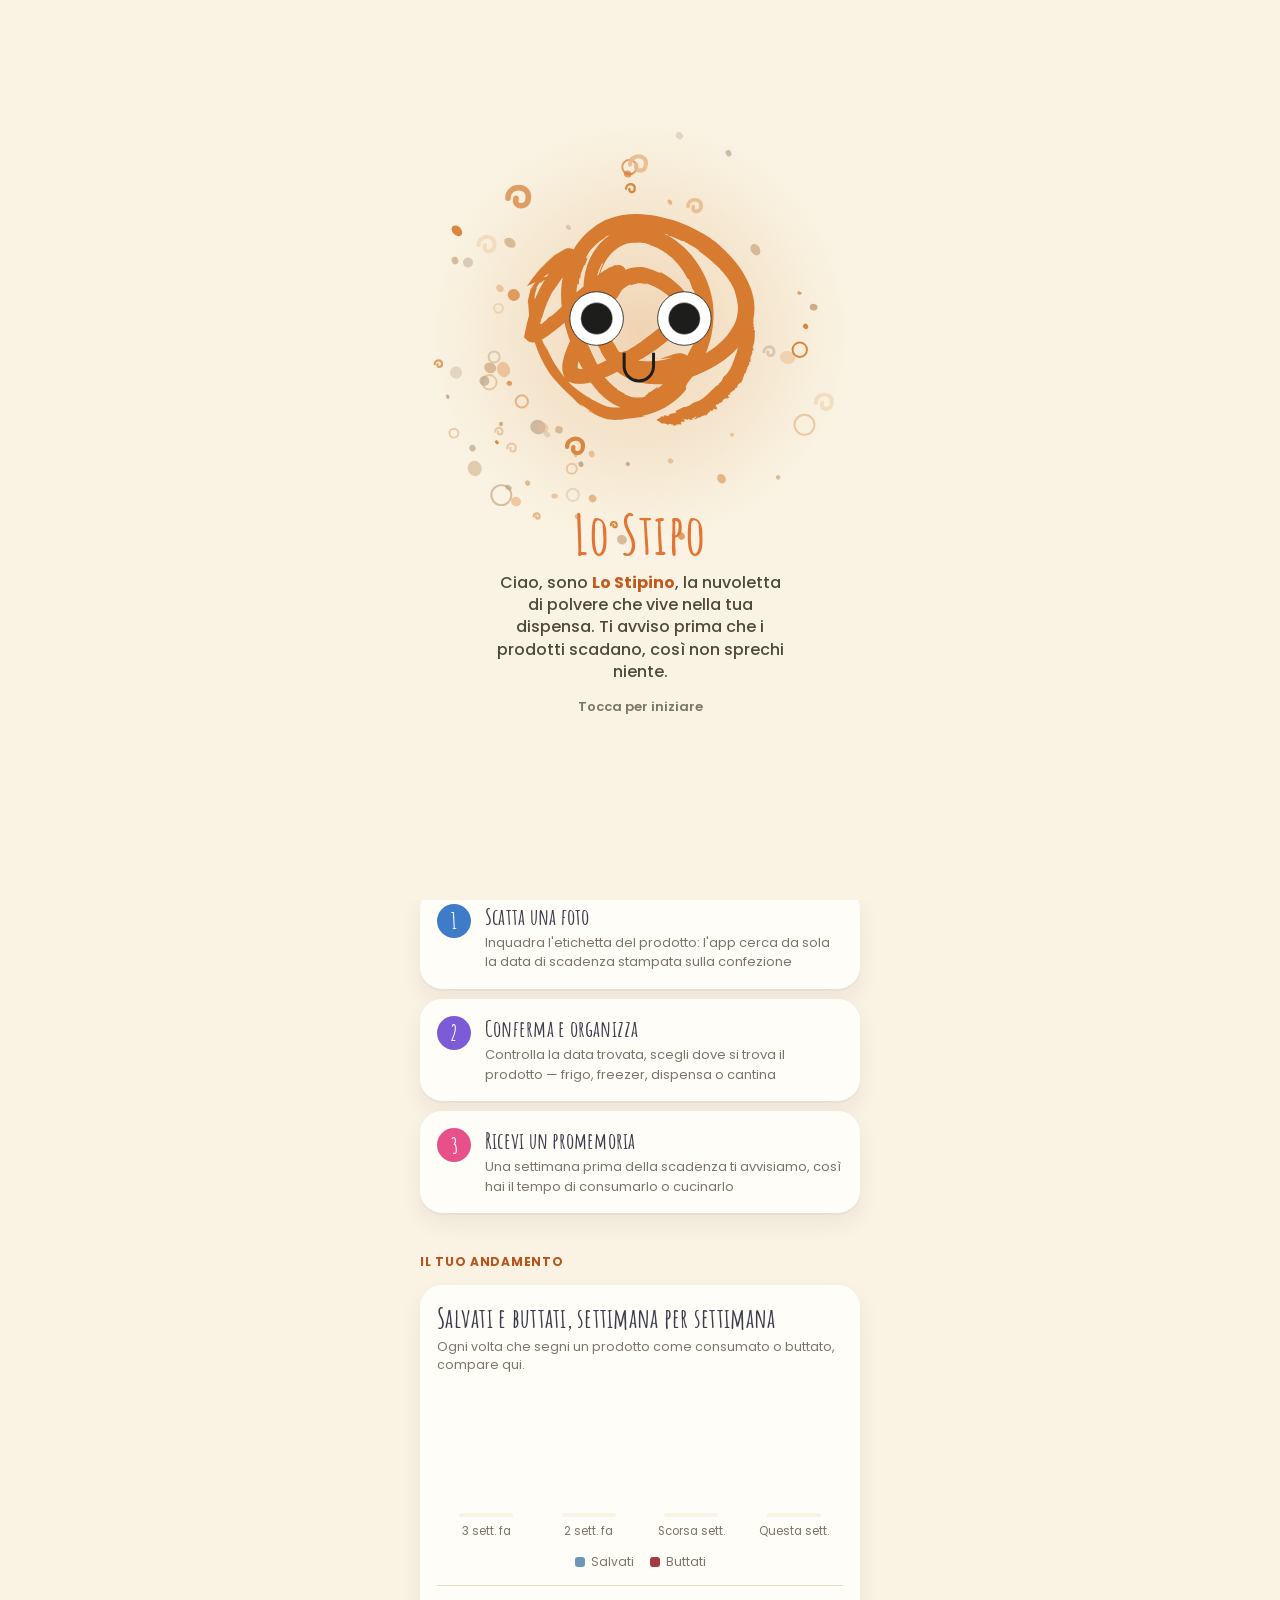
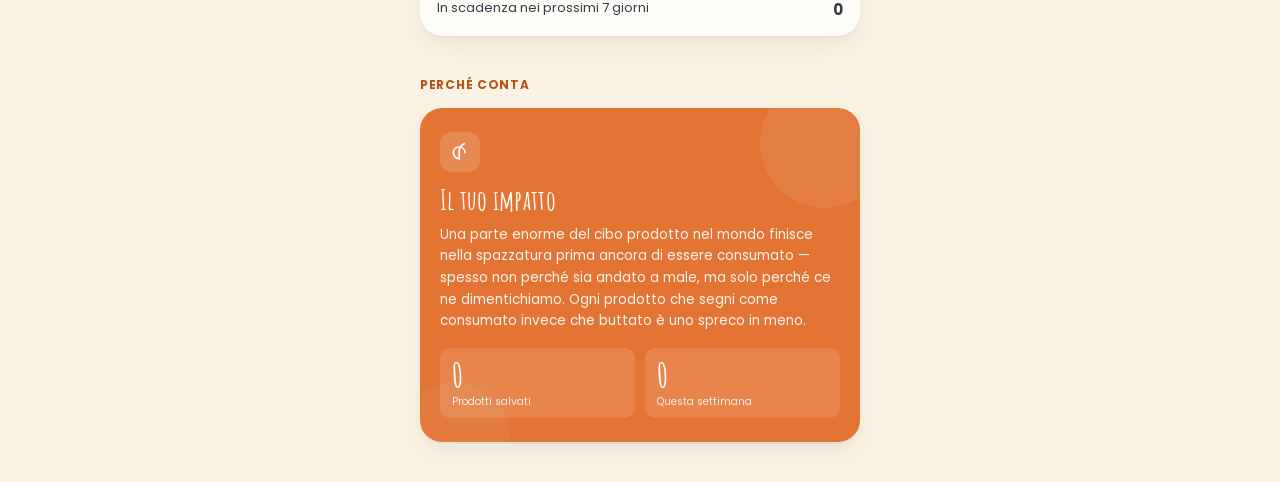
==== index.html @ 7788e925 "Home: tolti gli occhi dai riquadri, Stipino grande a sinistra che sale con effetto parallax Co-Autho" ====
<!DOCTYPE html>
<html lang="it">
<head>
<meta charset="UTF-8">
<meta name="viewport" content="width=device-width, initial-scale=1.0, viewport-fit=cover">
<title>Lo Stipo — Benvenuto</title>
<style>
  :root {
    --bg: #F7F7F5;
    --surface: #FFFFFF;
    --border: #E4E4E0;
    --text: #1C1C1A;
    --text-muted: #6B6B66;
    --accent: #2F6F4E;
    --accent-soft: #E8F1EC;
    --danger: #B3413A;
    --warning: #B8842F;
    --warning-soft: #F6EEDF;
    --radius: 14px;
    font-family: -apple-system, BlinkMacSystemFont, "Segoe UI", Roboto, sans-serif;
  }

  * { box-sizing: border-box; }

  body {
    margin: 0;
    background: var(--bg);
    color: var(--text);
    min-height: 100vh;
    display: flex;
    justify-content: center;
  }

  .app {
    width: 100%;
    max-width: 480px;
    min-height: 100vh;
    background: var(--bg);
    display: flex;
    flex-direction: column;
  }

  main {
    flex: 1;
    padding: 0 20px 40px;
    display: flex;
    flex-direction: column;
    gap: 40px;
  }

  /* --- Hero --- */
  .hero {
    position: relative;
    padding: 44px 0 4px;
    display: flex;
    flex-direction: column;
    align-items: center;
    text-align: center;
    gap: 16px;
  }

  .settings-link {
    position: absolute;
    top: 14px;
    right: 16px;
    width: 44px;
    height: 44px;
    border-radius: 50%;
    background: var(--surface);
    border: 1px solid var(--border);
    display: flex;
    align-items: center;
    justify-content: center;
    text-decoration: none;
  }

  .settings-link img { width: 30px; height: 30px; }

  .hero-logo { height: 124px; width: auto; display: block; }
  .hero { padding: 0; gap: 0; margin: 0 -20px; }
  .hero-top { position: relative; width: 100%; box-sizing: border-box; background: #3E7CC9; overflow: hidden;
    border-radius: 0 0 38px 38px; padding: 42px 20px 96px; min-height: 0; display: flex; flex-direction: column; align-items: center; gap: 12px; }
  .hero-top::before { content: ''; position: absolute; inset: -60px 0 -20px; background: url("data:image/svg+xml,%3Csvg xmlns='http://www.w3.org/2000/svg' viewBox='0 0 400 260'%3E%3Cpath d='M-10 150 C60 90 110 190 170 120 S300 60 410 130' fill='none' stroke='%23fff' stroke-opacity='.22' stroke-width='2'/%3E%3Cpath d='M20 40 C90 -10 140 70 200 20' fill='none' stroke='%23fff' stroke-opacity='.18' stroke-width='2'/%3E%3Ccircle cx='60' cy='70' r='6' fill='%23E37434'/%3E%3Ccircle cx='340' cy='60' r='9' fill='%23FAF3E3' fill-opacity='.85'/%3E%3Ccircle cx='310' cy='170' r='5' fill='%23F3C16B'/%3E%3Ccircle cx='38' cy='190' r='4' fill='%23FAF3E3' fill-opacity='.7'/%3E%3Ccircle cx='250' cy='30' r='4' fill='%23E37434'/%3E%3Ccircle cx='120' cy='30' r='3' fill='%23FAF3E3' fill-opacity='.7'/%3E%3C/svg%3E") center / cover no-repeat; transform: translate3d(0, var(--py, 0px), 0); will-change: transform; pointer-events: none; }
  .hero-fg { position: relative; display: flex; flex-direction: column; align-items: center; gap: 12px; will-change: transform, opacity; }
  .hero .hero-top p { color: rgba(255,255,255,.95); font-weight: 500; }
  .tiles-box { position: relative; box-sizing: border-box; width: calc(100% - 32px); margin: -68px auto 0; background: #F3E6CB; border-radius: 28px; padding: 18px 16px 18px; box-shadow: 0 10px 28px rgba(60, 40, 10, .14); }
  .tiles-box .tiles { margin-top: 0; }
  .box-title { margin: 0 0 14px; text-align: center; font-size: 14px; font-weight: 600; color: #6B5A3E; }
  .hero-stipino { position: absolute; left: 0; top: 96px; width: 150px; z-index: 1; pointer-events: none; will-change: transform; }
  .hero-stipino .dusty { display: block; }
  .hero-stipino img { width: 100%; display: block; transform: rotate(-8deg); }
  .tiles-box { z-index: 2; }
  .sr-only { position: absolute; width: 1px; height: 1px; overflow: hidden; clip: rect(0 0 0 0); white-space: nowrap; }

  .hero-icon {
    width: 68px;
    height: 68px;
    border-radius: 20px;
    background: var(--accent-soft);
    display: flex;
    align-items: center;
    justify-content: center;
  }

  .hero-icon svg { width: 32px; height: 32px; stroke: var(--accent); }

  .hero h1 {
    font-size: 25px;
    font-weight: 700;
    margin: 0;
    letter-spacing: -0.02em;
  }

  .hero p {
    font-size: 14.5px;
    color: var(--text-muted);
    margin: 0;
    max-width: 300px;
    line-height: 1.5;
  }

  .hero-cta {
    margin-top: 6px;
    display: flex;
    flex-direction: column;
    gap: 10px;
    width: 100%;
  }

  .btn {
    appearance: none;
    border: none;
    border-radius: 12px;
    padding: 14px 20px;
    font-size: 15px;
    font-weight: 600;
    cursor: pointer;
    display: inline-flex;
    align-items: center;
    justify-content: center;
    gap: 8px;
    text-decoration: none;
    width: 100%;
    transition: transform 0.08s ease;
  }
  .btn:active { transform: scale(0.98); }

  .btn-primary { background: var(--accent); color: white; }
  .btn-secondary { background: var(--surface); color: var(--accent-ink); border: 1px solid var(--border); }

  /* --- Da salvare oggi --- */
  .urgent-card {
    background: var(--surface);
    border: 1px solid var(--border);
    border-radius: var(--radius);
    padding: 18px;
  }

  .urgent-card-header {
    display: flex;
    align-items: baseline;
    justify-content: space-between;
    margin-bottom: 4px;
  }

  .urgent-card-header h2 {
    font-size: 16px;
    font-weight: 700;
    margin: 0;
  }

  .urgent-card-sub {
    font-size: 12.5px;
    color: var(--text-muted);
    margin: 0 0 14px;
  }

  .urgent-item {
    display: flex;
    align-items: center;
    gap: 12px;
    padding: 11px 0;
    border-top: 1px solid var(--border);
  }

  .urgent-item:first-of-type { border-top: none; padding-top: 0; }

  .status-dot {
    width: 10px;
    height: 10px;
    min-width: 10px;
    border-radius: 50%;
  }

  .status-dot.ok { background: var(--accent); }
  .status-dot.warning { background: var(--warning); }
  .status-dot.urgent { background: var(--danger); }

  .urgent-item .u-name {
    flex: 1;
    font-size: 14px;
    font-weight: 600;
  }

  .urgent-item .u-days {
    font-size: 12.5px;
    color: var(--text-muted);
    font-weight: 600;
  }

  .urgent-card-empty {
    font-size: 13px;
    color: var(--text-muted);
    text-align: center;
    padding: 8px 0;
  }

  /* --- Da salvare / Scaduti --- */
  .urgent-wrap { display: flex; flex-direction: column; gap: 16px; }
  .urgent-card.expired-card { background: #FBEDEB; border: 2px solid #E3B3B0; }
  .urgent-card.save-card { border: 2px solid #F3CDB0; }
  .urgent-card-header h2 { display: flex; align-items: center; gap: 8px; }
  .urgent-card-header .count { margin-left: auto; font-family: var(--font-body); font-size: 12px; font-weight: 700; padding: 3px 10px; border-radius: 999px; background: var(--accent-soft); color: var(--accent-ink); }
  .expired-card .urgent-card-header .count { background: #F1CFCC; color: var(--danger); }
  .expired-card .urgent-card-header h2 { color: var(--danger); }
  .expired-card .urgent-card-sub { color: #8A5A58; }
  .expired-card .urgent-item { border-top-color: #EBCBC8; }

  .u-when { white-space: nowrap; font-size: 12.5px; font-weight: 700; padding: 5px 11px; border-radius: 999px; }
  .u-when.now { background: var(--accent); color: #fff; }
  .u-when.soon { background: var(--warning-soft); color: var(--warning); }
  .u-when.late { background: var(--danger); color: #fff; font-size: 13px; padding: 6px 12px; }
  .u-when.late small { display: block; font-size: 9.5px; font-weight: 600; letter-spacing: .05em; text-transform: uppercase; opacity: .85; line-height: 1.1; }
  .urgent-item .u-name small { display: block; font-size: 11.5px; font-weight: 500; color: var(--text-muted); margin-top: 1px; }
  .expired-card .urgent-item .u-name small { color: #8A5A58; }
  .u-more { display: block; margin-top: 8px; font-size: 12.5px; font-weight: 700; color: var(--text-muted); text-decoration: none; }

  .stipino-say { display: flex; align-items: center; gap: 12px; margin-top: 14px; padding-top: 14px; border-top: 1px dashed var(--border); }
  .expired-card .stipino-say { border-top-color: #E3B3B0; }
  .stipino-say .dusty { width: 96px; height: 96px; flex-shrink: 0; margin: -6px -4px -6px -8px; }
  .stipino-say img { width: 100%; height: 100%; display: block; }
  .stipino-say .dusty::before { inset: -12%; }
  .stipino-say .bubble { position: relative; flex: 1; background: var(--accent-soft); color: var(--accent-ink); font-size: 13px; font-weight: 600; line-height: 1.4; padding: 10px 13px; border-radius: 16px; }
  .stipino-say .bubble::before { content: ''; position: absolute; left: -7px; top: 50%; width: 14px; height: 14px; margin-top: -7px; background: inherit; transform: rotate(45deg); border-radius: 3px; }
  .expired-card .stipino-say .bubble { background: #F5D9D6; color: #7C2F35; }
  .expired-card .stipino-say img { animation: stipino-sob 1.6s ease-in-out infinite; }
  .save-card .stipino-say img { animation: stipino-hop 2.4s ease-in-out infinite; }
  @keyframes stipino-sob { 0%, 100% { transform: translateY(0); } 50% { transform: translateY(2px) rotate(-2deg); } }
  @keyframes stipino-hop { 0%, 100% { transform: translateY(0); } 50% { transform: translateY(-4px); } }
  @media (prefers-reduced-motion: reduce) { .stipino-say img { animation: none !important; } }

  /* --- Avviso: consigli, non consigli medici --- */
  .advice-note { display: flex; align-items: flex-start; gap: 11px; margin-top: 12px; padding: 12px 14px; background: #fff; border: 2px solid var(--danger); border-radius: 16px; font-size: 13px; line-height: 1.45; color: #5B2328; }
  .advice-note b { display: block; color: var(--danger); font-size: 13.5px; margin-bottom: 2px; }
  .advice-note .adv-ic { flex-shrink: 0; width: 26px; height: 26px; border-radius: 50%; background: var(--danger); color: #fff; font-weight: 800; font-size: 16px; line-height: 26px; text-align: center; margin-top: 1px; }

  /* --- Archivia scaduti --- */
  .u-arch { appearance: none; border: 2px solid #E3B3B0; background: #fff; width: 42px; height: 42px; min-width: 42px; border-radius: 14px; display: inline-flex; align-items: center; justify-content: center; cursor: pointer; padding: 0; transition: transform .1s ease; }
  .u-arch:active { transform: scale(.92); }
  .u-arch img { width: 28px; height: 28px; }
  .urgent-item .u-right { display: flex; align-items: center; gap: 8px; }
  .archive-bar { display: flex; align-items: center; justify-content: space-between; gap: 10px; margin-top: 12px; }
  .archive-bar button, .archive-bar a { font-family: inherit; font-size: 12.5px; font-weight: 700; text-decoration: none; cursor: pointer; border-radius: 999px; padding: 8px 14px; display: inline-flex; align-items: center; gap: 6px; }
  .archive-bar button { background: #fff; border: 2px solid #E3B3B0; color: var(--danger); }
  .archive-bar a { color: #8A5A58; padding-left: 4px; padding-right: 4px; }
  .archive-bar img { width: 22px; height: 22px; }
  .archive-link { display: none; align-items: center; justify-content: center; gap: 6px; font-size: 13px; font-weight: 700; color: var(--text-muted); text-decoration: none; padding: 4px 0; }
  .archive-link img { width: 24px; height: 24px; }
  .toast { position: fixed; left: 50%; bottom: calc(22px + env(safe-area-inset-bottom)); transform: translate(-50%, 30px); opacity: 0; pointer-events: none; z-index: 60; display: flex; align-items: center; gap: 14px; background: #3B3A4A; color: #fff; padding: 12px 14px 12px 18px; border-radius: 999px; font-size: 13.5px; font-weight: 600; box-shadow: 0 10px 24px rgba(59,58,74,.3); transition: opacity .25s ease, transform .25s ease; width: max-content; max-width: calc(100vw - 32px); }
  .toast.show { opacity: 1; transform: translate(-50%, 0); pointer-events: auto; }
  .toast button { appearance: none; border: none; background: rgba(255,255,255,.18); color: #fff; font: inherit; font-weight: 700; padding: 6px 12px; border-radius: 999px; cursor: pointer; }

  /* --- Section heading --- */
  .section-label {
    font-size: 12px;
    font-weight: 700;
    text-transform: uppercase;
    letter-spacing: 0.06em;
    color: var(--text-muted);
    margin: 0 0 14px;
  }

  /* --- Tutorial steps --- */
  .tutorial-list {
    display: flex;
    flex-direction: column;
    gap: 10px;
  }

  .step-card {
    background: var(--surface);
    border: 1px solid var(--border);
    border-radius: var(--radius);
    padding: 16px;
    display: flex;
    gap: 14px;
    align-items: flex-start;
  }

  .step-number {
    width: 30px;
    height: 30px;
    min-width: 30px;
    border-radius: 50%;
    background: var(--accent-soft);
    color: var(--accent-ink);
    display: flex;
    align-items: center;
    justify-content: center;
    font-size: 14px;
    font-weight: 700;
  }

  .step-body h3 {
    font-size: 14.5px;
    font-weight: 600;
    margin: 0 0 4px;
  }

  .step-body p {
    font-size: 13px;
    color: var(--text-muted);
    margin: 0;
    line-height: 1.5;
  }

  /* --- Environmental section --- */
  .eco-card {
    background: var(--accent);
    border-radius: var(--radius);
    padding: 24px 20px;
    color: white;
    position: relative;
    overflow: hidden;
  }

  .eco-card::before {
    content: "";
    position: absolute;
    top: -30px;
    right: -30px;
    width: 130px;
    height: 130px;
    border-radius: 50%;
    background: rgba(255,255,255,0.07);
  }

  .eco-card::after {
    content: "";
    position: absolute;
    bottom: -50px;
    left: -20px;
    width: 110px;
    height: 110px;
    border-radius: 50%;
    background: rgba(255,255,255,0.05);
  }

  .eco-icon {
    width: 40px;
    height: 40px;
    border-radius: 12px;
    background: rgba(255,255,255,0.15);
    display: flex;
    align-items: center;
    justify-content: center;
    margin-bottom: 14px;
    position: relative;
    z-index: 1;
  }

  .eco-icon svg { width: 20px; height: 20px; stroke: white; }

  .eco-card h2 {
    font-size: 17px;
    font-weight: 700;
    margin: 0 0 8px;
    position: relative;
    z-index: 1;
  }

  .eco-card p {
    font-size: 13.5px;
    line-height: 1.6;
    margin: 0 0 16px;
    opacity: 0.92;
    position: relative;
    z-index: 1;
  }

  .eco-stats {
    display: flex;
    gap: 10px;
    position: relative;
    z-index: 1;
  }

  .eco-stat {
    flex: 1;
    background: rgba(255,255,255,0.12);
    border-radius: 10px;
    padding: 10px 12px;
  }

  .eco-stat .num {
    font-size: 17px;
    font-weight: 700;
    line-height: 1.1;
  }

  .eco-stat .label {
    font-size: 10.5px;
    opacity: 0.85;
    margin-top: 3px;
    line-height: 1.3;
  }

  .impact-percent {
    margin: 14px 0 0;
    padding-top: 12px;
    border-top: 1px solid rgba(255,255,255,0.18);
    font-size: 13px;
    font-weight: 600;
    text-align: center;
    position: relative;
    z-index: 1;
  }


  /* --- Grafico settimanale salvati / buttati --- */
  .chart-card { background: var(--surface); border: 1px solid var(--border); border-radius: var(--radius); padding: 18px 16px 14px; }
  .chart-card h2 { font-size: 16px; margin: 0 0 4px; }
  .chart-sub { font-size: 12.5px; color: var(--text-muted); margin: 0 0 16px; line-height: 1.4; }
  .chart-bars { display: flex; align-items: flex-end; gap: 12px; height: 150px; padding: 0 4px; }
  .chart-col { flex: 1; display: flex; flex-direction: column; align-items: center; justify-content: flex-end; height: 100%; min-width: 0; }
  .chart-stack { width: 100%; max-width: 54px; display: flex; flex-direction: column-reverse; border-radius: 10px 10px 4px 4px; overflow: hidden; background: var(--bg); }
  .chart-seg-saved { background: var(--accent); }
  .chart-seg-wasted { background: var(--danger); }
  .chart-total { font-size: 13px; font-weight: 800; margin-bottom: 5px; }
  .chart-label { font-size: 11.5px; color: var(--text-muted); margin-top: 8px; text-align: center; line-height: 1.2; }
  .chart-legend { display: flex; gap: 16px; justify-content: center; margin-top: 14px; font-size: 12px; color: var(--text-muted); }
  .chart-legend i { display: inline-block; width: 10px; height: 10px; border-radius: 3px; margin-right: 6px; vertical-align: -1px; }
  .chart-now { margin-top: 14px; padding-top: 12px; border-top: 1px solid var(--border); font-size: 13px; display: flex; justify-content: space-between; gap: 8px; }
  .chart-now b { font-size: 15px; }

  /* --- Splash: appare all'apertura dell'app --- */
  .splash {
    position: fixed; inset: 0; z-index: 100;
    background: #FAF3E3;
    display: flex; flex-direction: column; align-items: center; justify-content: center;
    gap: 6px; padding: 24px; cursor: pointer;
    transition: opacity .5s ease, visibility .5s ease;
  }
  .splash.hide { opacity: 0; visibility: hidden; pointer-events: none; }
  .splash-stage { position: relative; width: min(72vw, 300px); aspect-ratio: 1; }
  .cab { position: absolute; left: 50%; top: 3%; height: 94%; aspect-ratio: 833 / 1036; transform: translateX(-50%); perspective: 900px;
    animation: cab-in .5s ease-out both, cab-out .7s ease-in 1.9s forwards; }
  .cab-front { animation: cab-in .5s ease-out both; pointer-events: none; }
  .cab-box { position: absolute; left: 17.07%; top: 4.63%; width: 62.5%; height: 87.8%; box-sizing: border-box; }
  .cab-in { border: 6px solid #E37434; border-radius: 8px; background: #F3DDBB; box-shadow: inset 0 0 18px rgba(120, 70, 20, .25); }
  .door { transform-origin: 0 50%; backface-visibility: hidden; animation: door-open .9s cubic-bezier(.6, .0, .3, 1) .9s forwards; }
  .door-fill { position: absolute; inset: 0; background: #FAF3E3; border-radius: 8px; }
  .door img { position: absolute; width: 160%; left: -27.3%; top: -5.27%; max-width: none; height: auto; }
  .splash-wrap { position: absolute; inset: 0; width: auto; height: auto; transform-origin: 50% 60%; animation: stipino-emerge 1.5s cubic-bezier(.3, .8, .3, 1.1) 1.2s both; }
  .splash-stipino { width: 100%; height: auto; display: block; animation: stipino-float 3s ease-in-out 2.9s infinite; transform-origin: 50% 90%; }
  .splash-stipino .eye { animation: stipino-blink 4.2s 3.4s infinite; transform-box: fill-box; transform-origin: center; }
  .splash-text { text-align: center; display: flex; flex-direction: column; align-items: center; margin-top: 10px; animation: splash-text-in .7s ease-out 2.5s both; }
  .splash-title { font-family: var(--font-title, 'Amatic SC', cursive); font-weight: 700; font-size: 56px; line-height: 1; color: #E37434; margin: 0; letter-spacing: .02em; }
  .splash-tag { font-size: 16px; font-weight: 500; color: #4F493C; margin: 10px 0 0; max-width: 290px; line-height: 1.4; }
  .splash-tag b { color: #C25A1E; font-weight: 700; }
  .splash-hint { font-size: 13px; font-weight: 600; color: #7B7568; margin: 14px 0 0; animation: hint-pulse 2s ease-in-out infinite; }
  @keyframes cab-in { from { opacity: 0; transform: translateX(-50%) scale(.9); } to { opacity: 1; transform: translateX(-50%) scale(1); } }
  @keyframes cab-out { to { opacity: 0; transform: translateX(-50%) scale(1.15); } }
  @keyframes door-open { to { transform: rotateY(-100deg); } }
  @keyframes stipino-emerge { 0% { opacity: 0; transform: scale(.28) translateY(6%); } 22% { opacity: 1; transform: scale(.3) translateY(4%); } 100% { opacity: 1; transform: scale(1) translateY(0); } }
  @keyframes splash-text-in { from { opacity: 0; transform: translateY(10px); } to { opacity: 1; transform: none; } }
  @keyframes stipino-float { 0%, 100% { transform: translateY(0) rotate(-1.5deg); } 50% { transform: translateY(-12px) rotate(1.5deg); } }
  @keyframes stipino-blink { 0%, 94%, 100% { transform: scaleY(1); } 97% { transform: scaleY(.08); } }
  @keyframes hint-pulse { 0%, 100% { opacity: .55; } 50% { opacity: 1; } }
  @media (prefers-reduced-motion: reduce) {
    .splash-wrap, .splash-stipino, .splash-stipino .eye, .splash-hint, .splash-text { animation: none; }
    .cab, .cab-front { display: none; }
    .splash { transition: none; }
  }

  /* --- Tasselli colorati della Home (stile "Pick what you love") --- */
  .tiles { display: grid; grid-template-columns: 1fr 1fr; gap: 14px; width: 100%; margin-top: 22px; text-align: left; }
  .tile {
    position: relative; display: flex; flex-direction: column; justify-content: flex-end; gap: 2px;
    min-height: 150px; padding: 22px 16px 16px; border-radius: 22px;
    color: #fff; text-decoration: none; box-shadow: var(--shadow-card);
    transition: transform .1s ease;
  }
  .tile:active { transform: scale(.97); }
  .tile-ic { width: 56px; height: 56px; margin-bottom: auto; }
  .tile-title { font-family: var(--font-title); font-size: 27px; font-weight: 700; line-height: 1; }
  .tile-sub { font-size: 12.5px; font-weight: 500; opacity: .92; line-height: 1.3; }
  .tile-blue { background: #3E7CC9; }
  .tile-orange { background: #E37434; }
  .tile-green { background: #2FA566; }
  .tile-purple { background: #7B5CD6; }

  /* --- Impact tracker (personal, only shows if data present) --- */
  .impact-note {
    text-align: center;
    font-size: 12.5px;
    color: var(--text-muted);
    line-height: 1.5;
    padding: 0 10px;
  }
</style>
<script src="storage-shim.js?v=7"></script>
<link rel="preconnect" href="https://fonts.googleapis.com">
<link href="https://fonts.googleapis.com/css2?family=Amatic+SC:wght@700&family=Poppins:wght@400;500;600;700&display=swap" rel="stylesheet">
<link rel="stylesheet" href="theme.css?v=9">
<link rel="icon" type="image/svg+xml" href="assets/logo.svg">
<link rel="apple-touch-icon" href="assets/icon-180.png">
<link rel="manifest" href="manifest.webmanifest">
<meta name="theme-color" content="#E37434">
</head>
<body>
<div class="splash" id="splash" role="button" tabindex="0" aria-label="Entra in Lo Stipo">
  <div class="splash-stage">
  <div class="cab" aria-hidden="true">
    <div class="cab-box cab-in"></div>
  </div>
  <div class="dusty splash-wrap"><svg class="splash-stipino" id="splash-stipino" role="img" aria-label="Lo Stipino contento" xmlns="http://www.w3.org/2000/svg" viewBox="0 0 1080 1080">
  <defs>
    <style>
      .sp-1 {
        fill: #1d1d1b;
        stroke: #fff;
        stroke-width: 1.24px;
      }

      .sp-1, .sp-2, .sp-3 {
        stroke-miterlimit: 10;
      }

      .sp-4 {
        fill: #d67b2f;
      }

      .sp-2 {
        fill: #fff;
        stroke-width: 3px;
      }

      .sp-2, .sp-3 {
        stroke: #1d1d1b;
      }

      .sp-3 {
        fill: none;
        stroke-width: 10.78px;
      }
    </style>
  </defs>
  <g>
    <path class="sp-4" d="M476.1,386.94c1.91-1.65,2.63-2.68,0,0h0Z"/>
    <path class="sp-4" d="M570.23,754.47c.7-.25,1.04-.4,1.73-.66,1.01-1.1,1.93-2.23,2.87-3.12l-2.28,1.94-2.32,1.83Z"/>
    <path class="sp-4" d="M749.12,475.86c.08-.82.13-1.38.2-2.14-.43.18-.86-.24-.2,2.14Z"/>
    <path class="sp-4" d="M474.3,171.3c2.94-.59,4.53-1.06,5.66-1.54-1.64.51-3.36.97-5.66,1.54Z"/>
    <path class="sp-4" d="M367.31,659.46s.87-.34,1.52-.6c-1.29.3-2.59.65-3.92.92l2.41-.32Z"/>
    <path class="sp-4" d="M373.98,655.82c7.94-2.22-1.8,1.71-5.16,3.04,4.44-1.04,8.83-2.3,13.17-3.72,4.34-1.43,8.56-3.23,12.8-5.06-.23-.51-4.39.82-9,2.37-2.3.8-4.76,1.51-6.87,2.14-2.12.62-3.91,1.09-4.94,1.23Z"/>
    <path class="sp-4" d="M234.06,257.83l3.07-2.59c-1.3,1.01-2.24,1.83-3.07,2.59Z"/>
    <path class="sp-4" d="M421.73,130.84c1.96-.89,4.2-1.88,6.02-2.65-3.22,1.13-4.88,2.03-6.02,2.65Z"/>
    <path class="sp-4" d="M231.96,383.27l.44,2.72c.32-1.99.07-2.64-.44-2.72Z"/>
    <path class="sp-4" d="M574.83,750.7l1.76-1.48c-.63.43-1.18.92-1.76,1.48Z"/>
    <path class="sp-4" d="M578.98,225.69c.06-.55-.49-1.19-1.18-1.82-.38-.13-.66-.23-.85-.3l2.03,2.12Z"/>
    <path class="sp-4" d="M137.2,430.85c-.22.13-.45.44-.69.95.45,2.37.9,4.72,1.4,7.07-.22-3.73-.46-6.33-.71-8.02Z"/>
    <path class="sp-4" d="M416.11,519.06c.34.32.91,1.3,1.15,1.29-2.37-7.76-10.01-27.73-17.18-53.68l-2.53-1.03c5.16,18.03,11.48,35.83,18.56,53.42Z"/>
    <path class="sp-4" d="M631.25,745.47c12.89-9.03,25.24-19.06,36.1-29.87-11.59,14.29-24.73,26.79-37.74,37.49-6.52,5.34-13.07,10.26-19.46,14.57-3.19,2.16-6.35,4.15-9.33,5.88-.76.45-1.47.83-2.2,1.24-.72.38-1.33.73-2.23,1.16-1.67.84-3.33,1.67-4.99,2.5-6.68,3.19-13.31,6.14-20.02,8.63-3.31,1.33-6.7,2.42-10.01,3.61-1.67.56-3.36,1.07-5.02,1.61-1.67.53-3.32,1.07-5.01,1.53-13.37,3.91-26.67,6.88-40.05,9.06-13.36,2.2-26.79,3.75-40.4,4.74-13.47.99-26.01,1.24-37.2-.58-2.81-.45-5.48-1-8.32-1.75-2.83-.74-5.75-1.64-8.78-2.71-6.04-2.13-12.52-4.84-19.38-8.05-3.4-1.6-6.83-3.22-10.3-4.86-3.42-1.75-6.89-3.53-10.4-5.32-1.77-.87-3.5-1.84-5.25-2.82-1.75-.97-3.51-1.95-5.29-2.93-3.58-1.9-7.08-4.09-10.67-6.22l6.74,3.16c-1.98-1.41-3.94-2.6-6.2-3.85-2.25-1.27-4.84-2.52-7.92-4.33-6.2-3.53-14.93-8.41-27.79-18.16-1.6-1.22-3.34-2.44-5.04-3.85-1.71-1.41-3.51-2.88-5.38-4.41-3.8-3.03-7.7-6.61-12-10.49-2.17-1.91-4.32-4.03-6.56-6.24-2.23-2.22-4.62-4.46-6.96-6.94-2.34-2.49-4.76-5.07-7.29-7.76-2.51-2.7-4.97-5.65-7.59-8.64-10.32-12.1-21.45-26.67-32.67-44.45-.71-1.11-1.42-2.22-2.14-3.35-.7-1.14-1.37-2.31-2.07-3.47-1.38-2.34-2.78-4.71-4.21-7.12-.73-1.2-1.41-2.43-2.08-3.69-.68-1.25-1.37-2.51-2.06-3.78-1.36-2.55-2.83-5.09-4.16-7.76-2.65-5.34-5.5-10.77-8.05-16.57-.66-1.44-1.32-2.88-1.99-4.34-.67-1.45-1.34-2.92-1.95-4.44-1.25-3-2.52-6.05-3.81-9.14l.39-.18c-1.67-3.32-2.5-4.96-3.75-7.44-1.18-2.5-2.72-5.88-4.89-12.98,1.81,5.9,3.98,11.68,6.07,17.51.5,1.47,1.08,2.9,1.66,4.34l1.72,4.32c1.16,2.87,2.24,5.79,3.52,8.62-1.45-2.39-2.73-4.81-4.07-7.19-1.34-2.38-2.67-4.75-4.01-7.12-1.27-2.41-2.53-4.83-3.82-7.27-1.26-2.46-2.63-4.91-3.82-7.5-2.45-5.16-5.06-10.52-7.42-16.45-.61-1.48-1.22-2.98-1.85-4.51-.31-.77-.63-1.54-.93-2.33-.29-.79-.57-1.59-.86-2.4-1.16-3.24-2.34-6.61-3.55-10.14-1.34-6.23-1.08-8.55-.59-9.33l-1.33-4.36c-.42-1.46-.79-2.93-1.19-4.39l-2.36-8.79c-.72-2.95-1.38-5.91-2.07-8.86l-1.03-4.43c-.34-1.48-.59-2.97-.9-4.46l-1.75-8.93c-.53-2.98-.97-5.98-1.46-8.97l-.72-4.49c-.25-1.5-.39-3-.59-4.51l-1.12-9.02c.1-3.74.34-7.48.5-11.2.15-3.72.42-7.43.77-11.03-.31-2.7-.57-4.85-.92-6.74-.31-1.87-.65-3.44-1.01-4.92-.34-1.47-.66-2.84-1-4.29-.32-1.45-.58-2.98-.82-4.79-.37-3.57-.58-8.29.43-15.14.14-.85.28-1.74.43-2.67.16-.92.39-1.85.61-2.84.21-.99.45-2.01.76-3.04.3-1.03.57-2.14.94-3.23,1.4-4.41,3.43-9.33,6.46-14.35-1.42,1.74-2.37,2.81-2.95,3.19-.55.42-.78.18-.71-.51.08-.69.43-1.83.94-3.26.25-.72.6-1.37.94-2.14.37-.74.67-1.57,1.15-2.34.45-.79.91-1.6,1.37-2.41.46-.81,1.03-1.56,1.51-2.32.94-1.56,2.06-2.84,2.83-4,1.68-2.19,2.54-3.46,1.14-2.75.52-.34,1.12-.87,1.9-1.37.78-.51,1.64-1.09,2.55-1.72,1.87-1.14,3.92-2.39,5.83-3.23.33-.25.67-.5,1.01-.76.35-.24.71-.45,1.08-.68.73-.45,1.46-.96,2.22-1.41.78-.4,1.57-.83,2.37-1.27.4-.24.81-.43,1.22-.6.41-.18.83-.37,1.25-.55,3.36-1.45,6.97-2.53,10.61-2.99.91-.04,1.82-.11,2.74-.21.91,0,1.82.06,2.75.04,1.74.05,3.36.32,5.03.72,3.32.79,6.29,2.33,8.22,3.88.98.77,1.71,1.54,2.27,2.25.11.19.23.37.37.54.14.17.19.37.31.53.17.22.12.24.18.3.02.03.05.06.09.08.02.04.02.1.04.15.02.11.14.17.14.32.02.14.06.27.13.4,0,.32.13.63.1.99.08.35-.04.71,0,1.08-.11.33-.06.73-.18,1.02-.09.69-.34,1.16-.45,1.59-.05.07-.08.15-.1.25-.01.04-.02.1-.03.14-.02.02-.03.04-.04.07-.02.05-.04.11-.04.19,0,.07-.03.05-.02.1,0,.03,0,.09.02.14l.03.05s.13.24.18.35c.03.04.06.1.09.16.03.07.06.14.09.22l.02.06v-.02s-.02-.04-.02-.04c-.01-.04,0-.05,0-.04,0,0-.01-.03,0,.03,0,.02.01.05.02.07l-.04-.11v.02s.05.06.07.09c.03.02.05,0,.09.01.16.1.51,0,1.08-.43.56-.42,1.33-1.29,1.94-2.55.62-1.25,1.03-2.87,1.1-4.35.04-.2.02-.37,0-.54,0-.17,0-.35,0-.54-.03-.16-.06-.31-.07-.48-.02-.17.01-.32-.1-.58-.08-.23-.15-.47-.21-.72-.06-.25-.2-.48-.28-.73-.15-.51-.46-.98-.7-1.51-1.15-2.01-2.99-4.21-5.63-6.09-.63-.5-1.36-.91-2.06-1.38-.76-.4-1.49-.87-2.3-1.22-1.58-.8-3.31-1.42-5.08-1.95-.45-.12-.89-.27-1.34-.37l-1.36-.3c-.94-.17-1.94-.26-2.92-.41-.49-.05-.99-.18-1.49-.19l-1.51-.05c-1.01-.01-2.03-.16-3.06-.04l-3.1.17-3.12.47-.79.11c-.26.05-.52.12-.78.19l-1.56.38-1.57.36c-.52.14-1.03.33-1.55.5-4.18,1.22-8.21,3.15-12.04,5.36-3.87,2.16-7.39,4.88-10.68,7.65-6.49,5.69-11.71,12.08-15.37,18.24-3.77,6.22-6.34,12.01-8.17,16.4,1.83-6.06,3.82-10.56,5.34-14,.84-1.68,1.51-3.13,2.12-4.31.64-1.15,1.15-2.09,1.56-2.83.77-1.5,1.23-2.15,1.21-2.28,0-.12-.39.3-1.02,1.13-.58.87-1.41,2.12-2.39,3.57-.91,1.51-1.92,3.28-2.91,5.08-1.91,3.65-3.69,7.52-4.75,9.84v3.55c-2.31,7.29-3.56,12.98-4.58,17.49-1.03,4.51-1.74,7.89-2.38,10.8-1.23,5.82-2.25,9.77-2.55,17.72.21,0,.45-.49.72-.93l-.35-2.02c.46-1.5.78-.61,1.03,1.08.57-.38.91,1.06,1.04,9.66l-.33-1.64c.22,3.3.4,7.19.74,11.34.31,4.14.64,8.54.96,12.83.43,4.28.86,8.46,1.23,12.19.16,1.87.41,3.61.62,5.2.21,1.59.4,3.02.56,4.26l-2.11.52c.47,1.42.96,3.28,1.44,5.52.48,2.24,1.13,4.84,1.71,7.79.29,1.47.59,3.03.91,4.65.31,1.63.6,3.34,1,5.1.75,3.53,1.53,7.34,2.32,11.37,3.41,16.09,8.18,35.65,14.45,55.11,6.21,19.48,13.9,38.83,21.45,54.84.46,1.01.92,2,1.37,2.98.48.97.96,1.92,1.43,2.87.94,1.89,1.86,3.72,2.75,5.5.9,1.78,1.77,3.5,2.61,5.16.89,1.63,1.76,3.2,2.58,4.71,1.67,3,3.2,5.73,4.55,8.16,1.44,2.37,2.72,4.42,3.81,6.11,7.66,14.28,18.43,28.98,30.89,43.49,12.46,14.53,26.57,28.86,40.89,43.1,5.93,5.44,10.64,9.99,14.7,13.47,4.01,3.54,7.04,6.4,9.54,8.52,4.93,4.34,7.05,6.56,8.36,8.18,1.35,1.58,1.88,2.59,3.64,4.5.88.96,2.07,2.15,3.83,3.74.88.8,1.9,1.7,3.1,2.73,1.23.99,2.64,2.09,4.26,3.34,4.14,3,7.1,5.23,9.31,6.62,2.19,1.41,3.48,2.18,4.11,2.48,1.28.6-.05-.67-1.99-2.38-.97-.86-2.1-1.81-3.11-2.74-1-.94-1.92-1.81-2.5-2.43-1.17-1.23-1.01-1.46,2.37.81,13,9.75,26.57,18.84,40.68,27.19-1.62-.75-3.04-1.5-4.33-2.17-1.29-.66-2.45-1.25-3.47-1.77-2.05-1.03-3.6-1.78-4.73-2.29-2.27-1.02-2.88-1.11-2.57-.68.62.86,4.93,3.79,7.05,5.4,4.63,2.64,9.76,5.18,15.03,7.94,5.25,2.78,10.84,5.47,16.78,8.13,5.93,2.63,12.2,5.1,18.72,7.11,6.52,2.01,13.35,3.49,19.75,4.36,12.88,1.77,24.42,1.53,33.37.85,8.96-.72,15.43-1.98,18.59-3.33,14.29-.86,25.04-2,33.52-2.99,8.47-.98,14.66-1.86,19.83-2.63,2.59-.35,4.9-.79,7.13-1.16,2.23-.38,4.36-.75,6.53-1.23,2.18-.47,4.42-.96,6.87-1.56,2.44-.64,5.1-1.38,8.12-2.24-2.08.41-4.65.97-7.35,1.56-2.69.59-5.53,1.1-8.1,1.6-5.15.96-9.32,1.47-9.48,1.08,2.88-.45,5.21-.83,7.07-1.16,1.85-.37,3.22-.67,4.18-.91,1.93-.48,2.25-.7,1.56-.73-1.39-.05-6.8.7-11.47,1.55,8.49-2.5,23.97-6.21,42.13-12.46,9.09-3.08,18.79-6.95,28.58-11.43,1.22-.56,2.45-1.13,3.68-1.69,1.26-.6,2.64-1.28,3.9-1.94,2.56-1.33,5.05-2.69,7.46-4.09,4.85-2.8,9.49-5.72,14-8.71,17.98-11.97,33.76-25.17,45.04-36.35,11.28-11.15,17.99-20.15,18.26-22.38l.68.54c1.28-4.46-.93-4.51-1.63-6.12-.36-.8-.34-1.98.57-4.31.91-2.32,2.75-5.77,5.77-11.33,3.49-4.43,6.79-9.11,9.83-14.1,3.4-8.08,6.12-16.7,7.29-25.87.54-2.26.96-4.13,1.23-5.68.32-1.53.5-2.73.67-3.64.37-1.8.56-2.45.79-2.46.21-.02.42.58.57,1.19.14.6.25,1.21.36,1.22.11-5.99-.61-12.5-2.46-19.02-.99-3.24-2.14-6.51-3.72-9.62l-.57-1.18-.63-1.15c-.43-.76-.86-1.53-1.29-2.29-.96-1.47-1.83-2.97-2.93-4.42-.54-.73-1.05-1.46-1.63-2.19-.62-.74-1.24-1.48-1.87-2.22-.32-.37-.63-.74-.96-1.1l-1.03-1.04c-.69-.69-1.37-1.4-2.1-2.06-2.92-2.63-6.18-4.93-9.74-6.78-7.15-3.68-15.47-5.12-23.75-4.68-4.04.24-7.63.81-11.17,1.55-3.53.74-6.85,1.7-10.09,2.71-6.47,2.03-12.45,4.4-18.15,6.59-5.69,2.2-11.12,4.25-15.98,5.58l-1.83.47-2.07.48c-1.38.32-2.75.64-4.12.96-2.76.53-5.48,1.16-8.2,1.61,2,.07,3.98,0,5.98,0,2.01,0,4.01-.08,6.02-.17l3.02-.13,2.77-.15c1.87-.16,3.79-.37,5.77-.68,7.9-1.18,16.28-3.15,24.78-4.58-4.85,1.49-10.08,3.32-15.49,5.16-5.43,1.83-11.05,3.67-16.64,4.78-11.86,2.35-24.3,3.96-35.77,4.45-11.47.57-21.95.25-30-.21-8.06-.45-13.72-.92-15.72-.36-7.42-2.07-14.64-4.6-21.61-7.5-8.88-3.07-16.07-6.15-21.97-8.91-5.91-2.76-10.54-5.24-14.36-7.27-7.59-4.12-11.9-6.54-15.25-8.06-1.64-.8-3.02-1.4-4.36-1.97-1.32-.6-2.56-1.21-3.97-2.01-2.73-1.66-6.14-4.1-10.88-9.64-7.64-9.6-13.71-20.37-18.76-31.77,6.02,10.78,12.96,20.73,21.12,29.23-5.79-6.7-10.02-13.06-13.51-19-3.48-5.96-6.19-11.53-8.61-17.04-4.8-11.05-8.51-21.75-13.01-36.55-.03.01-.18-.29-.21-.28.62,2.04.95,3.38.87,3.72l-2.02-5.01c-.83-.94-1.97-2.79-3.37-5.45-1.41-2.65-2.94-6.14-4.72-10.31-.9-2.08-1.78-4.34-2.69-6.77-.91-2.42-1.86-5.01-2.84-7.73-1.79-5.48-3.83-11.51-5.54-18.05-.62-2.32-1.23-4.61-1.84-6.87-.56-2.27-1.12-4.52-1.68-6.75-1.19-4.46-2.12-8.89-3.16-13.34-.26-1.11-.51-2.23-.77-3.34-.22-1.12-.44-2.24-.66-3.37-.44-2.25-.89-4.52-1.33-6.82-.49-2.29-.78-4.62-1.17-6.99-.36-2.36-.73-4.76-1.11-7.2-.26-2.45-.53-4.94-.81-7.48-.13-1.27-.27-2.56-.4-3.86-.15-1.3-.17-2.62-.26-3.95-.14-2.66-.28-5.39-.43-8.19-.08-2.8-.02-5.66-.03-8.6.2-11.75,1.18-24.8,4.37-39.2-.21-2.51-.3-5.01-.46-7.54-.12-2.52-.35-5.12-.32-7.61,3.96-14.2,9.72-27.89,16.98-40.6l2.56,1.3c-4.8,9.41-9.82,21.42-13.3,35.19-.48,1.71-.84,3.47-1.25,5.23-.43,1.74-.75,3.59-1.07,5.45-.33,1.86-.67,3.73-1,5.62-.16.95-.35,1.89-.5,2.85-.12.96-.23,1.93-.35,2.9-.24,1.94-.48,3.89-.72,5.86-.12.98-.26,1.96-.35,2.96-.07,1-.14,2-.2,3-.14,2-.28,4.02-.42,6.04-.06,1.01-.17,2.02-.19,3.04-.02,1.02-.04,2.04-.06,3.07-.48,16.36.77,33.27,3.21,49.51,2.43,16.24,6.03,31.79,9.82,45.64l1.54.63c-4.52-16.37-8.57-33.96-10.96-50.23-2.45-16.27-3.15-31.18-2.73-42.04.29-5.31,1.88-14.62,3.51-20.01,1.79-5.38,3.18-6.94,2.99,2.6-.13-3.31-.1-6.61-.16-9.95l-.03-2.51.11-2.48.21-4.99c.32-1.63.55-3.3.91-4.83.35-1.54.7-3.06,1.04-4.55.79-2.97,1.51-5.86,2.4-8.62.79-2.78,1.77-5.43,2.63-8.02.99-2.55,1.85-5.06,2.88-7.42,3.92-9.53,8.16-17.62,12.5-24.66,4.34-7.05,8.73-13.1,13.21-18.53,4.48-5.44,9.06-10.25,13.95-14.71,4.89-4.46,10.06-8.59,15.85-12.46,5.79-3.86,12.2-7.48,19.6-10.63,1.83-.85,3.78-1.48,5.73-2.26.98-.4,2.01-.67,3.02-1.02,1.03-.32,2.05-.71,3.12-.99,2.13-.55,4.3-1.24,6.58-1.68,1.14-.23,2.28-.54,3.45-.74,1.17-.2,2.37-.4,3.58-.61,9.64-1.48,20.88-1.77,33.94-.02-1.49-.4-2.99-.74-4.49-1.12-1.49-.31-3-.67-4.51-.96,10.4-.07,21.14,1.28,29.87,3.3,8.72,2.04,15.46,4.55,17.97,6.71,1.97.69,3.95,1.37,5.92,2.06l5.84,2.33,2.92,1.16,2.87,1.3,5.74,2.59,5.62,2.84,2.81,1.42,2.74,1.54c1.83,1.02,3.65,2.05,5.47,3.07,1.78,1.1,3.56,2.19,5.33,3.29l2.65,1.64,2.58,1.75c1.72,1.16,3.43,2.32,5.14,3.47,1.66,1.23,3.32,2.45,4.97,3.67l2.47,1.82,2.39,1.91c1.59,1.27,3.17,2.54,4.75,3.81,1.55,1.3,3.05,2.65,4.57,3.96,3.07,2.57,5.89,5.38,8.76,8.06,11.29,10.92,20.87,22.52,28.81,33.76,7.93,11.26,14.16,22.23,18.84,32.07l3.87,3.29,3.76,3.42c3.41,6.31,5.99,15,8.58,22.54,1.16,3.83,2.46,7.34,3.75,10.25,1.27,2.92,2.72,5.18,4.44,6.41,3.81,9.43,7.13,19.07,9.94,28.87.48,2.39.97,4.66,1.47,6.85.51,2.18.86,4.31,1.31,6.37.92,4.12,1.55,8.08,2.25,12.13l.25,1.52c.06.51.12,1.03.19,1.54.12,1.03.24,2.08.36,3.13.2,2.12.51,4.27.57,6.57.1,2.29.17,4.67.21,7.17-.01,2.51-.15,5.15-.29,7.94h0c0,.05,0,.12,0,.12-.04.69-.08,1.39-.12,2.1-.07.71-.15,1.42-.22,2.12.1,0,.19-.12.28-.25-.09,2.77-.17,5.2-.23,7.32-.11,2.12-.2,3.94-.28,5.5-.07,1.56-.11,2.86-.13,3.95-.03,1.09-.08,1.97-.07,2.68-.02,2.84.34,3.02.66,3.39.32.37.64.95.48,4.62-.13,1.83-.39,4.43-.84,8.16-.23,1.86-.62,4-1.02,6.47-.21,1.23-.43,2.54-.67,3.94-.29,1.39-.6,2.87-.92,4.44-.65,1.98-1.08,3.75-1.44,5.38-.38,1.63-.62,3.13-.77,4.56-.15,1.43-.2,2.81-.21,4.18-.04,1.37-.06,2.75-.07,4.19-.03,2.89-.02,6.09-.63,10.06-.3,1.98-.64,4.19-1.25,6.62-.62,2.43-1.41,5.13-2.41,8.14-4.2,7.59-8.45,15.04-13.16,22.19-4.92,10.26-8.89,18.32-12.55,25.6-3.58,7.32-6.87,13.83-10.5,20.92-3.77,7.01-7.82,14.64-13.75,23.65-5.9,9.02-13.5,19.56-24.56,31.97-11.27,11.35-21,18.23-25.89,20.48-2.48,1.09-3.78,1.02-3.66-.34.11-1.37,1.69-3.99,4.73-8.24-1.08,1.43-2.06,2.72-2.94,3.89-.92,1.15-1.74,2.17-2.49,3.11-1.49,1.88-2.68,3.36-3.66,4.6-2.04,2.41-3.31,3.87-4.84,5.47-1.52,1.61-3.37,3.28-6.56,6.13-3.21,2.8-7.78,6.77-15.02,12.32-2.83.81-3.48.58-2.72-.58.75-1.17,2.93-3.16,5.7-6.19-6.86,4.21-11.26,6.76-14.32,8.63-3.05,1.93-4.78,3.1-6.27,4.33-1.49,1.21-2.77,2.24-4.94,3.72-1.09.68-2.42,1.43-4.1,2.32-.84.46-1.79.84-2.83,1.32-1.05.44-2.2,1-3.49,1.44-2.36,2.75-4.91,5.99-7.89,8.75-2.96,2.74-6.34,5.04-9.97,5.77,1.48-.03,2.96-.19,4.45-.35,1.49-.14,2.99-.27,4.48-.53-5.84,2.03-11.94,3.5-18.26,4.36-6.35.71-12.97,1.1-19.76.39-.85-.06-1.7-.13-2.55-.19-.85-.09-1.7-.24-2.56-.37-1.71-.26-3.43-.5-5.15-.79-3.42-.8-6.9-1.43-10.33-2.57-.86-.26-1.72-.52-2.59-.78l-1.3-.39-1.28-.48c-1.7-.64-3.42-1.29-5.13-1.94-1.71-.68-3.38-1.5-5.08-2.25l-2.54-1.16-2.49-1.32,1.73-1.11c-9.73-4.01-19.17-9.1-28.11-15.06l-.35-2.97c-.78-.54-1.57-1.07-2.33-1.62l-2.26-1.73c-1.49-1.17-3.06-2.25-4.5-3.48l-4.38-3.65c-1.46-1.23-2.87-2.58-4.31-3.86-5.69-5.25-11.2-10.78-16.38-16.74,1.28,1.75,2.5,3.57,3.82,5.27-.99-.97-2.16-2.33-3.58-3.88-.71-.78-1.47-1.62-2.27-2.51-.8-.9-1.61-1.89-2.47-2.91-.86-1.02-1.76-2.09-2.69-3.2-.92-1.12-1.83-2.32-2.79-3.53-.94-1.22-1.95-2.44-2.9-3.76-.96-1.31-1.94-2.64-2.92-3.99-7.89-10.8-15.51-23.64-20.37-33.41l1.46.08c-6.73-13.79-13.11-27.24-19.44-40.62-6.41-13.33-12.56-26.51-18.65-40.06-12.01-27.11-23.74-55.94-31.76-91.02,1.49,2.89,2.93,5.77,4.56,8.61-.23-1.51-.44-2.86-.63-4.07-.17-1.21-.34-2.27-.5-3.2-.34-1.87-.67-3.25-1.02-4.31-.69-2.12-1.41-2.97-2.2-3.96-1.61-1.97-3.4-4.53-5.26-18.96l2.85-1.9c-.94-3.06-1.71-5.87-2.33-8.48-.31-1.3-.6-2.56-.82-3.77-.19-1.21-.35-2.38-.49-3.5-.53-4.5-.67-8.36-.53-11.97.25-3.61.69-6.98,1.09-10.52.1-.88.19-1.78.29-2.69.08-.91.18-1.84.32-2.79.25-1.9.47-3.9.63-6.04-1.3,2.69-2.65,5.42-3.9,8.17.02-5.46.09-10.9.18-16.34l.47-8.13.23-4.06c.07-1.36.14-2.71.29-4.04.24-2.2.46-4.21.7-6.03.28-1.82.55-3.47.81-4.95.48-2.96,1.12-5.25,1.6-7,.98-3.5,1.93-4.81,2.62-4.89.71-.07,1.25,1.09,1.7,2.6.48,1.51.9,3.36,1.27,4.68-.09-3.95,0-7.91.07-11.89l.26-5.96c.07-2,.26-3.98.39-5.97,1.48-1.27,2.94-2.52,4.47-3.74-.01-2.2.04-4.12.18-5.85.18-1.71.41-3.23.7-4.66.54-2.85,1.47-5.25,2.48-8.04.49-1.4,1.12-2.86,1.76-4.51.62-1.66,1.32-3.5,2.11-5.6.81-2.09,1.57-4.51,2.57-7.24.94-2.75,2.01-5.86,3.22-9.41,1.1-.87,1.09.52,1.37.97.14.23.35.23.8-.4.45-.63,1.13-1.89,2.33-4.11,5.11-15.57,11.9-30.6,20.19-44.8-5.24,8.39-9.92,17.13-14.04,26.14-.93-1.88-1.85-3.79-2.75-5.72.38-.92.76-1.81,1.13-2.69.38-.87.79-1.71,1.18-2.53.79-1.64,1.56-3.23,2.35-4.73,1.65-2.94,3.15-5.69,4.8-8.09.81-1.22,1.6-2.38,2.38-3.51.78-1.12,1.61-2.15,2.4-3.18.8-1.01,1.58-2,2.35-2.97.8-.94,1.6-1.84,2.39-2.73,6.34-7.1,12.43-12.75,19.95-20.86-.83.97-1.68,1.91-2.5,2.89l-2.41,2.98c-1.63,1.95-3.15,4-4.68,6.04,2.9-3.46,5.66-6.29,8.11-8.84,2.55-2.43,4.74-4.63,6.88-6.37,1.06-.89,2.05-1.73,2.99-2.52.95-.79,1.9-1.45,2.78-2.12,1.78-1.31,3.37-2.5,4.96-3.46,1.57-.99,3.05-1.91,4.52-2.79,1.5-.82,2.99-1.63,4.55-2.48,1.53-.88,3.21-1.66,5-2.6.89-.47,1.83-.96,2.81-1.48,1-.49,2.04-1,3.16-1.54-2.92,1.04-6.51,2.64-7.96,2.87-.72.12-.9-.09-.16-.85.37-.38.97-.89,1.85-1.57.44-.33.95-.71,1.53-1.15.59-.41,1.28-.84,2.03-1.32,2.26-1.36,3.74-2.17,4.87-2.57,1.14-.4,1.88-.5,2.61-.57.73-.06,1.46-.1,2.57-.37,1.11-.26,2.64-.7,4.92-1.65.31-2.08,6.1-6.3,15.04-10.28,8.9-4.02,21.07-7.42,32.99-8.78-.2.55-.62,1.07-2.07,1.7,2.92-.84,5.13-1.61,7.95-2.26,1.41-.31,2.97-.59,4.84-.85,1.88-.22,4.08-.38,6.75-.5-1.94,1.53-3.84,3.07-5.71,4.6,6.5-2.11,13.17-3.95,19.98-5.56,6.89.12,15.37-.41,21.96-.46,3.29-.07,6.1.04,7.96.21,1.86.22,2.77.6,2.27,1.22-2.65.06-5.28.28-7.91.41,17.45.72,34.98,2.97,52.34,6.48,8.68,1.75,17.32,3.82,25.89,6.18,4.29,1.14,8.56,2.51,12.83,3.84,4.27,1.34,8.57,2.56,12.76,4.14l.43,3.42c1.42-.08,3.33.19,5.6.69,1.13.25,2.35.57,3.64.93.64.19,1.31.38,1.98.58.67.24,1.35.48,2.04.72,2.77,1.01,5.74,2.17,8.76,3.39,1.51.61,3.02,1.23,4.54,1.85,1.52.61,2.97,1.35,4.44,2,2.91,1.34,5.72,2.62,8.3,3.75,2.58,1.1,4.91,2.09,6.81,2.91,3.84,1.56,6.22,2,6,.42,2.12,1.43,4.87,2.98,7.97,4.69,3.06,1.8,6.5,3.7,10.13,5.64,1.81.99,3.69,1.92,5.54,2.97,1.84,1.05,3.7,2.11,5.55,3.17,1.85,1.05,3.7,2.1,5.52,3.12,1.82,1.02,3.61,2.02,5.28,3.1,3.37,2.11,6.52,4.1,9.24,5.89,1.36.9,2.62,1.72,3.72,2.54,1.09.83,2.05,1.6,2.85,2.28,3.22,2.75,3.96,4.25.68,3.8,1.79,1.25,3.56,2.48,5.3,3.7,1.74,1.21,3.49,2.37,5.12,3.64,3.31,2.48,6.55,4.87,9.74,7.2.8.58,1.59,1.16,2.38,1.73.76.61,1.52,1.21,2.28,1.81,1.52,1.19,3.02,2.37,4.51,3.54,1.5,1.16,2.98,2.32,4.45,3.46.74.57,1.47,1.14,2.21,1.7.71.59,1.41,1.18,2.12,1.77,5.6,4.75,11.25,9.18,16.46,14.04,2.65,2.38,5.3,4.76,7.95,7.14,2.55,2.49,5.11,4.99,7.69,7.51,1.29,1.26,2.59,2.53,3.89,3.8,1.28,1.29,2.5,2.66,3.76,4,2.5,2.7,5.04,5.44,7.63,8.24,2.53,2.84,4.95,5.86,7.49,8.89,1.26,1.53,2.54,3.07,3.83,4.63,1.27,1.57,2.46,3.2,3.72,4.84,2.54,3.25,4.89,6.73,7.4,10.26,2.35,3.6,4.86,7.28,7.15,11.19,4.69,7.78,9.26,16.24,13.22,25.55,1.89,7.06,5.23,16.73,8.04,28.09.66,2.84,1.47,5.77,1.99,8.8.31,1.51.62,3.04.94,4.6.23,1.55.47,3.12.71,4.71.6,3.18.78,6.41,1.18,9.7.11.82.16,1.65.18,2.47.04.82.08,1.65.12,2.48.05.83.09,1.66.14,2.5l.08,1.26v1.25c.09,6.68-.38,13.55-1.24,20.37-1.04,6.8-2.55,13.57-4.51,20.15-2.11,6.55-4.6,12.92-7.46,18.93-.72,1.5-1.52,2.96-2.26,4.43-.37.73-.75,1.46-1.12,2.18-.39.71-.81,1.41-1.21,2.11-.81,1.4-1.6,2.78-2.39,4.14-.86,1.34-1.7,2.65-2.53,3.95-1.48,2.61-3.23,5.08-4.83,7.58-.78,1.26-1.72,2.44-2.56,3.66-.86,1.21-1.73,2.41-2.58,3.61-1.84,2.33-3.56,4.7-5.44,6.95-1.9,2.24-3.67,4.53-5.66,6.67-7.68,8.7-15.84,16.68-24.31,24.06-16.96,14.76-34.99,27.25-54.04,38.37-9.54,5.55-19.35,10.74-29.53,15.62-5.04,2.46-10.39,4.77-15.69,7.18-2.67,1.17-5.37,2.27-8.07,3.42-1.35.57-2.71,1.14-4.08,1.71-1.37.56-2.75,1.08-4.13,1.62-2.76,1.08-5.55,2.16-8.35,3.25-2.82,1.01-5.66,2.02-8.53,3.04-1.44.5-2.87,1.05-4.32,1.52-1.45.47-2.91.94-4.38,1.41-1.47.47-2.94.95-4.42,1.42-1.48.48-2.97.97-4.47,1.37-3,.86-6.04,1.72-9.1,2.59-3.07.86-6.18,1.54-9.32,2.34-1.57.38-3.15.8-4.74,1.14-1.59.32-3.19.65-4.8.98-3.22.62-6.47,1.42-9.77,1.87-16.16.75-33.87,1.38-52.14.13-1.14-.07-2.29-.14-3.44-.21-.57-.04-1.15-.05-1.73-.11l-1.71-.2c-2.29-.26-4.59-.51-6.91-.77-1.15-.15-2.33-.19-3.47-.41-1.15-.19-2.3-.39-3.45-.58-2.31-.37-4.63-.74-6.96-1.12-2.29-.51-4.59-1.03-6.89-1.54-2.3-.53-4.67-.94-6.87-1.67-2.24-.64-4.49-1.29-6.74-1.94-1.14-.28-2.22-.72-3.32-1.12l-3.3-1.2c-4.48-1.43-8.65-3.54-12.98-5.35-2.11-1.01-4.14-2.16-6.22-3.22l-3.11-1.62-2.97-1.84c-1.97-1.24-3.99-2.4-5.92-3.69-1.89-1.36-3.77-2.71-5.64-4.06-1.93-1.28-3.63-2.85-5.41-4.3-.88-.74-1.77-1.47-2.65-2.2-.44-.37-.89-.72-1.32-1.1l-1.23-1.19c-1.65-1.59-3.28-3.16-4.91-4.73-.84-.76-1.56-1.64-2.32-2.47-.75-.84-1.5-1.68-2.25-2.51-.75-.83-1.49-1.67-2.24-2.49-.75-.82-1.38-1.75-2.08-2.61-1.35-1.75-2.7-3.5-4.03-5.22-1.25-1.79-2.42-3.63-3.61-5.42-.59-.9-1.18-1.79-1.76-2.68-.56-.91-1.05-1.86-1.57-2.77-1.02-1.85-2.03-3.68-3.03-5.49-.94-1.84-1.75-3.74-2.6-5.58-.89-1.2-1.82-2.39-2.7-3.61l-2.49-3.77-2.52-3.79c-.83-1.28-1.54-2.62-2.32-3.93-3.02-10.6-6.15-22.6-8.25-35.82-2.11-13.2-3.19-27.63-2.38-42.54.79-14.89,3.49-30.26,8.49-44.92,5-14.65,12.5-28.46,21.82-40.22.91-1.61,1.77-3.12,2.57-4.54.83-1.35,1.63-2.55,2.37-3.71,1.55-2.25,2.89-4.21,4.15-5.77.62-.8,1.19-1.52,1.71-2.19.55-.64,1.05-1.21,1.5-1.73.9-1.04,1.6-1.86,2.19-2.43-1.95,1.73-5.06,4.25-7.22,4.05,1.48-1.5,3.23-3.09,5.03-4.86,1.87-1.68,3.81-3.52,5.9-5.25,4.13-3.51,8.64-6.84,12.85-9.42,4.21-2.59,8.12-4.36,10.89-5.28,2.78-.87,4.41-.89,4.24.14-1.13.65-2.28,1.19-3.38,1.9-.12,1.04,2.35.18,6.43-1.32,4.1-1.53,9.77-3.48,16.44-4.66,3.32-.57,6.84-1.01,10.42-1.09.89-.05,1.79-.07,2.69-.04.9.02,1.79,0,2.69.04,1.79.12,3.56.19,5.31.43,6.96.75,13.31,2.62,17.4,4.63-1.4-1.08-2.82-2.1-4.27-3.15-1.45-.96-2.92-2.04-4.42-2.94,10.03,2.23,20.07,5.99,29.88,10.86-2.75-1.04-5.51-1.98-8.26-2.82,8.29,2.78,16.27,6.38,23.84,10.44,3.79,2.02,7.46,4.21,11.06,6.43,3.57,2.28,7.07,4.57,10.44,7,6.78,4.8,13.12,9.92,19.13,15.14,5.94,5.19,11.17,10.29,15.4,15.33,2.1,2.52,4.01,5.01,5.55,7.45.84,1.22,1.46,2.42,2.16,3.61.32.59.58,1.18.88,1.76l.44.87.35.86c1.05,2.29,1.59,4.45,2.06,6.54.07.52.16,1.03.25,1.54.13.51.07,1.02.14,1.52.15,1,.03,2.02.05,3.02-.1,4-1.29,8.14-3.39,12.58-2.1,4.42-5.15,9.03-8.88,13.61-3.72,4.59-8.14,9.14-12.93,13.7-1.22,1.14-2.4,2.28-3.68,3.42-1.25,1.14-2.5,2.28-3.88,3.47-2.68,2.35-5.38,4.72-8.08,7.09-10.8,9.5-22.09,18.8-33.93,28.34-2.91,2.44-6,4.72-9.04,7.12-3.05,2.39-6.13,4.81-9.25,7.26-3.17,2.38-6.38,4.79-9.62,7.23-3.25,2.44-6.49,4.99-9.89,7.39-3.37,2.46-6.79,4.95-10.26,7.48-.86.64-1.73,1.27-2.6,1.92-.89.62-1.77,1.24-2.67,1.87-1.78,1.25-3.58,2.51-5.39,3.78-1.81,1.28-3.63,2.56-5.46,3.86-1.83,1.31-3.68,2.62-5.58,3.87-3.78,2.57-7.62,5.18-11.52,7.83,3.73-3.5,4.07-4.16,2.44-3.24-1.65.9-5.2,3.51-9.51,6.21-4.28,2.75-9.16,5.84-13.22,8.05-4.11,2.13-7.39,3.36-8.37,2.6-17.95,6.65-33.52,14.43-48.12,22.63-14.7,7.91-28.48,16.16-42.81,22.36.08.21-.18.59-1.72,1.55-8.5,3.25-17.15,6.06-25.75,9-4.31,1.47-8.48,2.75-12.6,3.92-4.13,1.2-8.16,2.2-12.11,3.03,3.38-1.5,5.4-2.51,6.4-3.07,1-.56.96-.63.23-.38-1.48.54-5.66,2.23-9.88,3.74-4.21,1.51-8.38,2.63-10.02,2.98-.82.19-1.01.19-.23-.08.78-.3,2.48-.74,5.51-1.84-1.28.12-2.59.31-3.84.35l-1.89.12c-.32.02-.64.05-.94.04-.27,0-.72.01-.73,0-.1-.01-.2-.02-.29-.02h-.15s-.22,0-.22,0c-.29,0-.58-.04-.86-.05-.57-.04-1.14-.08-1.71-.17-2.26-.29-4.48-.86-6.55-1.81l-.25-.11s-.08-.03-.12-.06l-.06-.13-.23-.52c-.17-.34-.3-.69-.42-1.05-.13-.35-.25-.71-.33-1.08-.1-.36-.2-.72-.25-1.1-.28-1.47-.35-2.97-.27-4.45.04-.74.12-1.47.22-2.2l.18-1.09.42-2.23c.69-3.46,1.64-7.13,2.8-10.95.29-.95.58-1.91.91-2.9.32-.98.62-1.94,1.01-2.99.74-2.06,1.48-4.12,2.23-6.19,1.51-4.13,2.92-8.31,4.5-12.46,1.69-4.13,3.39-8.27,5.1-12.44.87-2.08,1.65-4.19,2.61-6.25.95-2.07,1.9-4.14,2.85-6.21.95-2.08,1.9-4.16,2.85-6.24l1.43-3.13.72-1.57.78-1.55c2.08-4.14,4.16-8.29,6.25-12.45,2.02-4.19,4.36-8.29,6.58-12.45,1.12-2.07,2.25-4.15,3.37-6.23l1.69-3.12,1.79-3.1c2.39-4.13,4.78-8.28,7.18-12.43,1.17-2.09,2.45-4.14,3.7-6.21,1.26-2.07,2.51-4.14,3.77-6.21,4.95-8.31,10.31-16.55,15.52-24.86,10.7-16.56,21.71-33.17,32.93-49.88l13.26-19.86c4.63-6.99,9.43-14.01,13.8-20.92,4.46-6.93,8.91-13.86,13.37-20.78l.83-1.3c.28-.43.57-.87.77-1.26l1.33-2.41,2.67-4.82,5.34-9.64c1.78-3.21,3.56-6.42,5.34-9.63l.17-.3c.04-.09.04-.14.06-.22l.1-.42.19-.84.39-1.68.77-3.36,1.55-6.72.78-3.36.39-1.68.19-.84.06-.62c.31-3.29.61-6.58.91-9.86l.23-2.46c.03-.41.09-.83.1-1.22,0-.39.02-.76-.03-1.2-.11-1.7-.66-3.89-1.72-6.22-2.08-4.69-6.21-9.61-10.97-12.77-2.36-1.6-4.86-2.79-7.1-3.49-2.27-.7-4.17-.95-5.7-.82-3.38.33-6.75.65-10.11.98l-2.51.23-1.25.11-.63.05-.31.03h-.16s-.21.07-.21.07c-2.24.67-4.49,1.33-6.72,1.99,1.91.02,3.8,0,5.68-.07-4.95,1.6-10.09,3.29-15.33,5.05-1.31.44-2.63.89-3.95,1.33l-.99.34c-.09.03-.16.04-.26.1l-.32.21-.65.42-2.6,1.69c-3.47,2.26-6.97,4.54-10.48,6.82-3.5,2.29-7.02,4.58-10.54,6.88-.89.59-1.74,1.11-2.65,1.77l-2.76,2.05-5.51,4.1c-3.66,2.72-7.32,5.44-10.96,8.15-1.82,1.35-3.63,2.69-5.44,4.04l-2.71,2.01c-.9.68-1.8,1.46-2.7,2.18-7.2,5.84-14.29,11.59-21.21,17.2-1.69,1.36-3.36,2.72-5.02,4.06-1.05.88-2.09,1.76-3.12,2.63-2.07,1.73-4.11,3.44-6.11,5.11-8.08,6.62-15.4,12.72-21.99,17.71-6.59,5-12.97,10.71-19.12,16.53-6.11,5.82-11.88,11.79-17.16,17.4-5.25,5.58-9.98,10.8-13.98,15.17-4,4.35-7.27,7.81-9.58,9.94-3.11,3.17-6.23,6.27-9.36,9.12-3.12,2.85-6.2,5.55-9.16,8.04-2.96,2.49-5.78,4.82-8.45,6.81-1.34.99-2.61,1.94-3.82,2.84-.61.44-1.2.87-1.77,1.28-.29.2-.57.41-.85.6-.12.08-.32.23-.37.25l-.2.11c-2.1,1.17-3.49,1.65-4.09,1.62-.6-.04-.43-.5.7-1.37-2.49,2.27-5,4.79-7.89,7.74-1.55,1.52-3.11,3.06-4.69,4.61-1.66,1.64-3.43,3.36-5.38,5.08-1.93,1.73-3.97,3.53-6.1,5.35-1.06.92-2.16,1.82-3.34,2.61-1.18.78-2.46,1.47-3.82,1.8-.68.17-1.38.23-2.05.13-.33-.05-.67-.12-.97-.25l-.23-.09s-.04-.01-.06-.02v-.05s.02-.11.02-.11l.07-.44c.18-1.19.39-2.45.63-3.77.48-2.63,1.06-5.51,1.97-8.52.59-2.08,1.26-4.26,1.98-6.48,1.14-1.79,2.17-3.95,3.08-6.39.46-1.22.88-2.52,1.3-3.9.47-1.36.92-2.81,1.37-4.33.22-.77.44-1.55.67-2.35.11-.4.22-.81.34-1.23l.08-.31.12-.39.25-.78c.66-2.12,1.34-4.31,2.04-6.55.17-.57.35-1.14.52-1.71l.26-.87.07-.22.13-.36.26-.72c.7-1.92,1.41-3.84,2.12-5.77,1.43-3.86,2.8-7.78,4.27-11.62,11.91-30.73,26.87-58.14,29.71-57.3l-.12-.72c1.14-1.71,2.27-3.41,3.4-5.11l1.68-2.56,1.76-2.5c2.34-3.34,4.63-6.68,6.89-10.03,2.2-3.39,4.66-6.6,6.96-9.9l3.48-4.94c1.17-1.64,2.26-3.33,3.5-4.91l7.18-9.69c1.2-1.61,2.34-3.27,3.59-4.84l3.73-4.74c2.48-3.17,4.96-6.35,7.44-9.53,2.59-3.1,5.18-6.2,7.78-9.31,1.3-1.56,2.6-3.12,3.9-4.68,1.36-1.51,2.72-3.02,4.09-4.54,2.74-3.02,5.49-6.06,8.24-9.11l.69-.76c.4-.44.8-.89,1.18-1.34.78-.9,1.52-1.95,2.22-2.97,1.38-2.16,2.59-4.52,3.43-7.12,1.72-5.16,1.88-10.89.67-15.94-1.2-5.09-3.62-9.59-6.91-13.34-1.66-1.87-3.55-3.57-5.67-5.03-2.14-1.45-4.5-2.67-7.04-3.58-2.56-.89-5.29-1.44-8.06-1.6-2.77-.15-5.53.12-8.14.69-2.55.62-5.04,1.5-7.14,2.61l-.81.42-.29.16-.18.1-.74.42-1.48.83c-3.95,2.24-7.97,4.4-11.93,6.74-1.99,1.15-3.99,2.29-6,3.45-1.99,1.18-3.99,2.37-6,3.55-2,1.2-4.04,2.36-6.05,3.58-2.01,1.22-4.03,2.45-6.05,3.68,0,0,.97-1.14,2.91-2.88-39.84,33.11-74.1,71.67-101.37,113.78,13.76-7.09,27.65-13.38,41.59-18.88,32.61-26.32,68.19-47.97,105.38-64.41l4.22-2.59,4.28-2.5,4.28-2.5.53-.31-7.66-13.99c-.1-.19-.19-.38-.27-.58l-.21-.47c-.06-.15-.12-.32-.17-.49-.04-.12-.08-.23-.12-.35l-.09-.36c-.02-.08-.04-.16-.05-.25-.03-.23-.04-.24-.04-.38,0-.11,0-.08,0-.16,0,.04,0,.08-.07.31-.1.37-.44.96-.7,1.23-.26.29-.32.24,0,.08.3-.16.96-.33,1.33-.33.23,0,.28,0,.32.01-.04,0-.05-.01-.12-.03-.06-.02-.11-.03-.15-.05l-.06-.03-.13-.05c-.17-.07-.27-.14-.53-.28-.11-.06-.21-.13-.3-.2-.12-.08-.29-.18-.41-.28-.13-.1-.25-.2-.38-.31-.17-.13-.34-.27-.49-.4l-11.22-10.94-.47.51-7.59,8.19-3.79,4.1-1.89,2.05c-.62.69-1.22,1.41-1.83,2.11l-7.27,8.47c-19.26,22.68-36.65,46.89-52.02,72.3-15.31,25.45-28.56,52.1-39.59,79.65l-4.07,10.36-1.02,2.6-1.39,4.1-2.78,8.19-5.54,16.35c-.49,1.31-.87,2.82-1.27,4.3l-1.2,4.42-2.4,8.83-2.4,8.82-1.2,4.4-.6,2.2-.3,1.1-.22,1.05-3.5,16.74-1.75,8.35c-.59,2.78-1.17,5.56-1.68,8.33l-3.2,16.58,3.69,3.06.46.38.37.34.72.66,1.44,1.33c1.34,1.41,2.69,2.81,4.05,4.2l2.05,2.08.52.52c.06.05.06.08.16.13l.31.16.62.33c.82.43,1.64.84,2.43,1.21,1.59.74,3.03,1.38,4.37,1.86,1.35.46,2.62.75,3.81.99,1.19.23,2.31.37,3.4.47.54.05,1.08.09,1.61.11l.4.02.5-.07,1-.14c5.31-.73,10.64-1.42,15.97-2.09l2-.25,1-.12,1.43-.83,5.76-3.36,11.56-6.73,5.8-3.37,2.91-1.69,1.46-.84.73-.42c.25-.17.52-.38.77-.57l12.47-9.38,12.54-9.43,6.3-4.73,6.3-4.97,10.97-8.94,6.95-5.61,13.65-11.36c18.09-15.18,35.79-30.56,53.29-45.69,17.52-15.1,34.95-29.98,52.53-44.22l.64-.55.03-.03.05-.05.11-.11.22-.22.48-.45c.33-.31.7-.62,1.1-.96.41-.32.83-.67,1.31-1.01.24-.16.46-.4.77-.43.29-.04.57.09.71.29.16.21.1.45-.02.63l-.31.61c-.22.42-.46.86-.73,1.33l-.86,1.48-.48.8-8.69,12.98c-12.79,19.13-25.61,38.54-38.05,58.51-12.41,20.01-24.3,40.69-35.21,62.15l-4.03,8.1c-1.33,2.71-2.74,5.36-3.95,8.16l-7.5,16.61c-4.63,11.3-9.33,22.57-13.18,34.29l-3.02,8.71c-.5,1.47-.98,3.11-1.47,4.66-.47,1.63-.95,3.21-1.4,4.88-.9,3.33-1.76,6.72-2.49,10.32l-.54,2.69-.48,2.79-.25,1.48-.07.4-.07.51-.14,1.02c-.18,1.36-.34,2.73-.48,4.09-.16,1.37-.22,2.73-.29,4.1l-.23,4.1c-.03,1.36.03,2.71.04,4.07l.03,2.03c0,.68.01,1.36.1,2.02l.39,4c.07.67.12,1.34.2,2l.35,1.95.69,3.9c.25,1.29.65,2.53.96,3.79,2.49,10.22,7.85,18.75,12.62,27.77l13.8,4.93,6.99,2.17c1.14.41,2.39.61,3.6.88l3.66.78c2.4.62,4.97.77,7.48,1.1,1.26.14,2.51.31,3.78.43l3.85.13c2.58.07,5.09.23,7.74.14,1.38-.04,2.85-.12,4.16-.21.9-.05,1.81-.1,2.67-.19,7.09-.57,13.7-1.74,20.04-3.11,6.32-1.39,12.36-3.03,18.09-4.79,2.85-.89,5.69-1.78,8.42-2.7l2.06-.69,1.98-.7,3.97-1.4c5.28-1.88,10.59-3.7,15.84-5.64l15.7-6.02c2.63-.98,5.21-2.06,7.8-3.14l7.76-3.22c7.54-3.75,14.89-7.9,22.27-11.9,3.71-1.97,7.33-4.12,10.96-6.22l10.88-6.32c31.76-13.56,64.49-31.19,96.67-52.23,32.06-21.21,63.68-45.68,93.23-72.93,3.72-3.42,7.36-6.67,11.25-10.44,3.84-3.76,7.7-7.64,11.51-11.86.96-1.02,1.9-2.16,2.85-3.23.95-1.09,1.89-2.16,2.82-3.33l2.79-3.45,2.73-3.65c3.59-4.97,7.09-10.23,10.13-16.24,3.04-5.96,5.8-12.42,7.61-19.59,1.82-7.1,2.96-14.73,2.71-22.42-.13-7.68-1.44-15.33-3.59-22.35-2.16-7.03-5.15-13.38-8.43-19.14-3.3-5.74-6.93-10.93-10.67-15.6-3.75-4.67-7.6-8.93-11.46-12.9-3.86-3.98-7.72-7.61-11.51-11.09-3.78-3.48-7.66-6.85-11.57-10.17-15.71-13.22-32.56-25.16-50.91-35.05-1.56.55-3.12,1.14-4.66,1.72-10.48-4.97-18.67-7.97-24.9-10.19-1.57-.54-3.01-1.04-4.34-1.49-1.35-.44-2.58-.84-3.71-1.21-2.26-.77-4.17-1.34-5.79-1.87-6.53-2.07-8.64-3.12-14.76-4.3-14.54-1.9-29.86-1.55-44.76,1.35-3.73.68-7.43,1.67-11.12,2.64-3.63,1.12-7.27,2.23-10.78,3.61-7.05,2.68-13.86,5.84-20.24,9.54-6.4,3.68-12.53,7.72-18.24,12.18-5.71,4.46-11.11,9.23-16.17,14.28-5.02,5.08-9.72,10.43-14.1,16l-3.2,4.24c-1.07,1.42-1.96,2.83-2.95,4.24-1.91,2.84-3.88,5.65-5.72,8.53-7.24,11.63-13.38,23.89-18.5,36.53-4.99,12.7-8.75,25.8-11.52,39.07l-1.79,10c-.33,1.66-.46,3.35-.69,5.03l-.61,5.04c-.19,1.68-.44,3.36-.56,5.04l-.34,5.06-.33,5.06c-.05.84-.12,1.68-.15,2.53l-.03,2.53-.1,10.12.44,10.11c.08,3.37.52,6.72.83,10.08l.51,5.03c.16,1.68.48,3.34.72,5,1.82,13.36,5.03,26.52,9.19,39.35l1.6,4.81.81,2.4.92,2.36,3.73,9.43c2.82,6.16,5.55,12.35,8.88,18.28l2.41,4.48c.81,1.49,1.75,2.91,2.62,4.37l2.67,4.34c.91,1.44,1.74,2.92,2.75,4.3l5.86,8.37c.94,1.42,2.07,2.7,3.11,4.06l3.18,4c1.08,1.32,2.09,2.69,3.23,3.96l3.43,3.81c2.32,2.51,4.51,5.13,7.02,7.47l7.36,7.15,7.8,6.68,1.96,1.66c.65.55,1.36,1.04,2.04,1.56l4.11,3.08,4.12,3.06c1.36,1.03,2.85,1.9,4.27,2.85,2.88,1.84,5.73,3.75,8.65,5.51l8.97,4.97,2.25,1.23c.76.38,1.54.73,2.31,1.1l4.63,2.17,4.63,2.15,1.16.54,1.19.47,2.37.93,9.51,3.66c3.22,1.04,6.45,2.03,9.68,3.03,1.62.48,3.23,1.03,4.85,1.45l4.85,1.17c3.24.77,6.47,1.56,9.71,2.28l9.78,1.69,4.89.82,4.9.55,9.8,1.06,9.78.52,4.89.24c1.62.03,3.24,0,4.86,0l9.71-.04c12.86-.55,25.66-1.49,38.12-3.53,6.29-.83,12.41-2.13,18.58-3.29,1.55-.28,3.07-.62,4.58-.98l4.55-1.05,4.55-1.06c1.52-.35,3.03-.7,4.52-1.12,5.97-1.63,11.99-3.13,17.83-5.01,2.94-.9,5.89-1.78,8.8-2.71l8.68-2.94,4.33-1.47,4.27-1.58,8.54-3.16c2.82-1.09,5.61-2.23,8.42-3.35,2.8-1.13,5.62-2.22,8.36-3.42,11.02-4.61,22.16-9.67,32.95-15.13,10.82-5.46,21.42-11.31,31.79-17.6,20.71-12.58,40.52-26.79,58.72-43.24,18.18-16.42,34.85-35.04,48.42-56.31,6.78-10.62,12.75-21.9,17.62-33.74,4.88-11.83,8.64-24.22,11.08-36.88,2.43-12.67,3.61-25.54,3.3-38.38-.27-12.81-1.83-25.43-4.4-37.62-2.54-12.21-6.22-23.93-10.55-35.17-4.35-11.24-9.34-22.04-14.88-32.33-3.87-8.15-10.51-20.04-19.3-32.86-1.1-1.6-2.2-3.25-3.36-4.88-1.17-1.62-2.37-3.26-3.57-4.91-2.38-3.37-5.01-6.55-7.6-9.9-1.31-1.66-2.62-3.33-3.94-5-1.34-1.66-2.61-3.39-4.05-5-2.81-3.26-5.63-6.53-8.44-9.79-22.56-26.11-48.2-47.74-58.17-57.23-1.45-1.13-2.97-2.19-4.49-3.24l-4.54-3.18c-3.03-2.12-6.06-4.24-9.1-6.37-3.11-2.01-6.22-4.03-9.34-6.05l-4.68-3.03-2.34-1.52-2.39-1.43c-3.19-1.91-6.39-3.82-9.59-5.74l-4.8-2.87-4.9-2.71c-3.27-1.8-6.54-3.6-9.82-5.41l-2.46-1.35c-.83-.44-1.67-.85-2.5-1.27l-5.01-2.53c-26.7-13.56-54.63-25.04-83.34-34.08l-10.84-3.17c-3.62-1.03-7.19-2.17-10.87-3.1-7.31-1.96-14.67-3.72-22.08-5.29-7.4-1.6-14.86-2.99-22.36-4.18-3.74-.63-7.51-1.13-11.27-1.66-3.78-.46-7.54-.96-11.33-1.32-30.24-3.12-61.11-2.79-91.38,2.5,1.5-.39,3.01-.82,4.51-1.18-18.98,3.31-37.85,8.58-55.96,16.12-2.42.66-2.87.39-1.22-.58-7.56,3.51-15.56,7.52-23.74,12.22-8.18,4.75-16.53,10.12-24.79,16.16-16.54,12.08-32.53,27.04-46.7,43.93-7.08,8.45-13.73,17.36-19.8,26.61-6.07,9.25-11.6,18.8-16.55,28.49-9.91,19.38-17.52,39.28-22.81,58.33l.81-4.57c-3.86,13.91-6.82,28.02-8.87,42.24-.53,3.55-.91,7.12-1.37,10.68-.33,3.57-.73,7.14-.99,10.72-.61,7.2-.7,14.22-.94,21.29-.17,3.54-.05,7.05,0,10.57.06,3.52.11,7.04.17,10.55.2,3.5.41,6.99.61,10.49.23,3.49.36,7,.77,10.45.73,6.93,1.3,13.88,2.39,20.72l1.48,10.28,1.84,10.17c2.42,13.57,5.66,26.86,9.1,40.03.9,3.28,1.87,6.52,2.8,9.78l1.41,4.88.71,2.44.77,2.41,3.1,9.64,1.56,4.81,1.67,4.75c8.84,25.39,19.14,49.93,30.39,73.76,2.88,5.91,5.7,11.84,8.64,17.73,1.48,2.94,2.94,5.87,4.47,8.81,1.5,2.94,3.03,5.87,4.61,8.81,6.25,11.73,12.92,23.42,20.22,34.92,14.59,22.96,31.93,45.27,53.13,64.56,21.41,19.51,46.64,35.13,74.89,44.72,14.12,4.77,29.03,7.95,44.36,9l1.43.12,1.45.04,2.89.08,5.78.13c1.93-.04,3.88-.14,5.81-.21,1.94-.1,3.87-.13,5.81-.31l5.81-.64c1.93-.23,3.88-.4,5.78-.77l5.72-1c1.88-.4,3.76-.83,5.63-1.26,7.45-1.8,14.76-4.01,21.7-6.74,6.97-2.69,13.73-5.71,20.15-9.1l2.42-1.25,2.37-1.31c1.57-.88,3.16-1.74,4.71-2.65,3.07-1.83,6.15-3.65,9.1-5.59,3.01-1.88,5.87-3.89,8.79-5.86,2.82-2.03,5.7-4.03,8.43-6.13,5.55-4.15,10.87-8.42,16.04-12.82,2.57-2.22,5.18-4.39,7.7-6.67l7.52-6.86c9.9-9.29,19.29-19.09,28.18-29.32,35.59-40.9,62.98-88.97,79.58-141.2,8.24-26.12,13.67-53.31,15.84-80.96,1.08-13.82,1.35-27.76.74-41.71l-.65-10.46c-.28-3.5-.66-7-1-10.51-.81-6.99-1.77-13.97-3.04-20.88-4.98-27.7-13.57-54.71-25.37-80.34-11.87-25.6-26.94-49.84-45.01-71.97-16.41-20.89-36.13-40.13-58.78-56.57-22.63-16.43-48.28-30.06-76.13-39.14-13.82-4.59-28.36-8.17-43.69-10.21-15.3-2.02-31.44-2.42-47.81-.18-16.43,2.25-32.56,7.04-47.42,14.07-3.75,1.7-7.35,3.65-10.96,5.59l-5.29,3.09c-1.77,1.02-3.44,2.17-5.17,3.26-6.79,4.46-13.34,9.27-19.43,14.53-6.11,5.24-11.89,10.8-17.33,16.64-5.39,5.88-10.45,12.02-15.18,18.38-9.39,12.78-17.45,26.46-24,40.89-1.68,3.59-3.16,7.26-4.67,10.93-1.4,3.71-2.83,7.42-4.07,11.2-2.52,7.55-4.73,15.22-6.42,23.07-3.27,15.38-5.25,30.81-6.03,46.28l-.33,11.57c-.03,3.85.1,7.67.15,11.51,0,3.85.32,7.64.53,11.46l.35,5.72c.14,1.9.36,3.78.54,5.67l.57,5.66c.19,1.89.37,3.78.66,5.64l1.56,11.22c1.26,7.4,2.49,14.83,4.1,22.1,6.09,29.26,14.98,57.31,24.93,84.52.78,2.56,2.17,6.66,4.31,12.21,2.13,5.54,4.98,12.54,8.92,20.81,1.01,2.07,2.01,4.21,3.18,6.43.57,1.11,1.15,2.24,1.74,3.38.63,1.15,1.26,2.31,1.91,3.49,1.26,2.36,2.74,4.78,4.19,7.27,1.55,2.48,3.09,5.03,4.86,7.61,1.69,2.59,3.6,5.21,5.54,7.89,2.04,2.65,4.09,5.36,6.4,8.04,4.53,5.37,9.71,10.85,15.4,15.93,11.37,10.21,24.67,19.23,39.2,26.56,7.27,3.67,14.84,6.93,22.64,9.77,7.81,2.85,15.8,5.24,24.08,7.28,8.28,1.97,16.75,3.55,25.35,4.68,8.6,1.08,17.32,1.69,26.07,1.86,8.76.2,17.55-.19,26.3-.94,8.75-.76,17.47-1.97,26.07-3.65,2.16-.38,4.3-.85,6.43-1.32,2.14-.47,4.28-.92,6.39-1.47l3.17-.8,1.59-.4.79-.2.95-.26c2.71-.75,5.22-1.55,7.52-2.35,4.63-1.6,8.66-3.22,12.37-4.73,3.41-1.39,6.8-2.78,10.19-4.17,6.18-2.5,11.51-4.26,14.8-4.85.39-.06.74-.11,1.11-.19.24-.02.39-.03.59-.08.05.02.03.02.05-.02l.04-.02c.05-.02.1,0,.16-.01.05,0,.14-.01.19.02l.04.02s-.01.05.02.05h.02s.02-.02.05.04c.06.09.11.17.18.26.13.16.27.3.41.56,1.23,1.79,1.67,3.1,2.02,5.05.34,1.9.21,4.64-.45,7.92-.35,1.65-.87,3.43-1.47,5.25-.64,1.84-1.4,3.74-2.25,5.65-3.48,7.7-8.48,15.46-13.66,22.33-5.19,6.9-10.54,13.04-15.42,18.26-9.81,10.45-17.58,17.3-20.83,20.35Z"/>
    <path class="sp-4" d="M177.94,532.72l.47,1.55c1.42-.49.2-2.64-.47-1.55Z"/>
    <path class="sp-4" d="M605.2,633.46c.93-.16,1.83-.31,2.71-.46l-5.25-.12-5.23-.28c2.57.3,5.17.67,7.78.86Z"/>
    <path class="sp-4" d="M340.33,812.3c5.89,3.59,10.39,6.32,13.81,8.29,3.46,1.89,5.79,3.12,7.26,3.85,2.95,1.46,2.48.94.92-.25-8.81-4.68-16.3-9.14-21.99-11.89Z"/>
    <path class="sp-4" d="M187.84,356.03c3.93-2.64,5.12-3.32,4.6-3.45-.13-.03-.37-.01-.69.03-.32.08-.72.21-1.19.37-.94.34-2.2.71-3.5,1.41-1,.75-2,1.42-2.87,2.23-.45.38-.88.75-1.31,1.1-.21.18-.42.35-.63.53-.19.19-.39.38-.58.57-.76.74-1.48,1.43-2.15,2.07-.62.69-1.2,1.33-1.72,1.9-1.09,1.11-1.78,2.14-2.33,2.77-.53.65-.82,1-.82,1,3.83-4.29,8.51-7.67,13.17-10.53Z"/>
    <path class="sp-4" d="M145.31,383.18c-.01-1.48.11-2.92.2-4.4-.29.96-.55,1.8-.77,2.52-.2.73-.33,1.35-.44,1.86-.22,1.03-.3,1.63-.27,1.9.06.53.55-.31,1.28-1.88Z"/>
  </g>
<g class="eye">  <circle class="sp-2" cx="383.77" cy="487.91" r="96.43"/>
<g class="eye">  <circle class="sp-2" cx="699.82" cy="487.91" r="96.43"/>
  <circle class="sp-1" cx="384.14" cy="487.91" r="57.35"/></g>
  <circle class="sp-1" cx="699.46" cy="487.91" r="57.35"/></g>
  <path class="sp-3" d="M588.7,610.91v48.9c0,29.21-23.68,52.89-52.89,52.89h0c-29.21,0-52.89-23.68-52.89-52.89v-48.9"/>
  <g>
    <path class="sp-4" d="M933.78,648.35c.22-.2.04-.4,0,0h0Z"/>
    <path class="sp-4" d="M817.93,811.18c-.07.04-.08.09-.14.14.33.66.61,1.23.8,1.68l-.66-1.82Z"/>
    <path class="sp-4" d="M789.14,826.44c-.1-.02-.17-.03-.27-.05.25.35.46.73.27.05Z"/>
    <path class="sp-4" d="M867.43,755.23c.21-.18.19-.41.09-.65.01.22,0,.44-.09.65Z"/>
    <path class="sp-4" d="M946.88,590.59s.02.09.03.15c.16-.08.29-.18.49-.25l-.53.1Z"/>
    <path class="sp-4" d="M947.96,591.48c-.66.59-.96-.4-1.04-.73-1.11.57-1.34,1.32-1.06,2.19,1.09.23,1.22-1.28,2.1-1.46Z"/>
    <path class="sp-4" d="M947.77,484.1l.49.26c-.13-.12-.31-.19-.49-.26Z"/>
    <path class="sp-4" d="M824.59,721.41c.02-.17.08-.31.08-.48-.17.14-.16.31-.08.48Z"/>
    <path class="sp-4" d="M948.51,500.95l1.77.04c-.74-.11-1.29-.1-1.77-.04Z"/>
    <path class="sp-4" d="M818.58,813l.24.69c-.03-.17-.13-.41-.24-.69Z"/>
    <path class="sp-4" d="M763.46,841.08c-.28-.46-.55-.8-.8-1.08-.03.02-.06.03-.08.03l.88,1.06Z"/>
    <path class="sp-4" d="M619.83,866.1c.06.21.13.43.22.65l.28-1.35c-.26.18-.42.41-.49.7Z"/>
    <path class="sp-4" d="M724.38,852.65c.05.2.05.41.13.61.87.26,2.56-.36,4.62-1.37l-.8-2.01-3.95,2.77Z"/>
    <path class="sp-4" d="M667.45,821.47l5.04,2.81c-5.43,2.99-9.83,4.05-14.06,4.87-4.21.88-8.09,1.95-12.63,5.13l.3-1.06c-.88-.28-.84,1.98-3.06,3.43-1.11.73-2.78,1.26-5.39,1.17-1.3-.05-2.84-.25-4.64-.66-.9-.21-1.87-.46-2.91-.79-1.05-.36-2.17-.77-3.37-1.26l-.1-.42c-.55.2-.34,1.05-1.74.19l3.46,1.93c-1.43,1.45-2.44,3.82-4.66,4.64-.6-.36-.96-1.19-1.17-1.85l-5.41,2.01-2.3-2.34c-1.37,1.89.62,7.5-4.67,5.17,2.57,3.69-1.81,2.86-.83,4.8-.33-.45-1.02-1.09-1.58-1.7-2.66,1-7.66,3.15-8.6,5.48,0,0,3.09,1.6,6.71,3.67,3.62,2.06,7.79,4.58,9.75,6.44-4.25-.31-.97.7.11,1.9l.06-1.05c2.62.5,3.17,3.07,4.53,3.5-.04-.2-.13-.44-.22-.69l-.08.38c-.21-.42-.21-.75-.13-1.03-.15-.54-.13-.99.56-.99l-.07.3c.93-.6,2.75-.61,3.55-.61l.49,2.11c.45-2.22,3.79-1.39,7.39-.06,3.59,1.32,7.47,3.16,8.69,2.85,3.13,1.98,5.28-2.14,8.68-1.65,5.04-.65,3.29,2.38,6.25,3.51,3.45.46-1.32-2.26-.13-2.73l2.26.94,2.25.87c-2.04.92-.53,1.81.1,2.49,3.25-.64,9.47,1.57,9.14-2.86,4.91.62,5.47,2.26,7.39,1.88-.87-.55-2.32-.85-2.6-1.67,2.32,1.27.67-.71-.16-.89.5-.66,1.76-.76,3.34-.69,1.57.05,3.48.32,5.3.53,3.64.41,6.95.55,6.41-1.77l.3.81c-.61-3.54-2.75-6.42-1.63-8.89l1.74,1.05,1.26-2.07c1.61.64,1.35,1.74,1.5,2.14,2.34-2.61,7.04-2.47,10.75-3.43-2.45-2.48-4.87-4.97-7.27-7.47,3.7.91,10.73,2.95,10.12-.15l3.02,2.27c8.29,3.12,2.99-4.28,6.05-3.59l4.36,1.91-2.94,1.26c3.65.32,5.3.84,8.61,1.87-.01-.03,0-.07-.01-.1-.22-.06-.4-.17-.51-.35l.38-.26c-.38-1.76.64-3.54,2.75-4.37,3.13-.95,4.19-4.43,10.46-3.38l-.48-3.79,4.42.19,1.32,2.55c-3.48,1.54-9.38,5.75-13.72,8.05l.48,1.22c2.62-1.28,5.02-3.92,6.86-4.52,1.09.1,4.59,1.69,3.89,4.2l.36-3.32c8.62-4.62,8.47-4.9,19.04-6.99l-1.48-.83c1.36-1.72,2.71-3.42,4.37-1.66,2.84-1.23,5.75-2.47,8.72-3.11,2.95-.67,5.9-.87,8.59-.39l-1.04-3.33c1.21-.52,5.64,2.76,3.64-1.57l1.52-2.81c1.63-.78,1.47-3,4.23-2.52h0s.01,0,.01,0c.17.03.35.06.54.12-.06-.09-.12-.15-.17-.22,4.2-1.02-1.73-2.49,3.2-3.46,2.6,1.15-1.07-4.46,1.21-5.07l4.66,2.72c4.93-.16,2.67-4.55,7.4-8.06,3.31-.3,6.95,2.17,7.62,6.25-.56-5.12-.78-3.03.72-6.8,1.55,1.13,1.49,1.66,1.87,3.42,3.81-.15.52-2.46,2.42-3.83-1.6-3.14-4.4-7.94-3.96-8.58l-1.35-.29c.74-2.97,2.22-5.28,5.49-5.71l1.02,1.41,1.76-2.57,1.57,1.58,2.88-3.23-.84-.09c.6-.85,2.53-3.65,4.71-4.03l.76.97c3.26-.34,4.9-2.2,6.25-4.52,1.33-2.34,2.46-5.03,4.51-7.41l1.14,2.4c3.25.31-2.25-3.22.42-4.09l2.23,2.14c-1.22-4.49,2.67-1.41,4.86-1.42l-3.35-2.38,2.67-1.43c3.23-1.3,5.03,2.22,6.19,4.05l-.69-3.8,2.85,2.2c-.9-2.03-.5-2.19.19-2.3.69-.11,1.68-.14,1.83-1.97,1.13.76,1.2,1.83,2.28,1.52l-.47-6.91-.29,3.6-3.56-3.85c-.92-4.85,3.08-2.5,3.42-5.02l.17,2.1c1.36-3.35,3.12-1.98,5.29-2.63-1.13-.21-2.81-.51-2.39-1.98.47-.93,1.73.83,2.81.5-2.45-2.51-2.16-5.45.5-6.05.36.35.69.69.83,1.01-.06-.8-.55-1.61.72-1.81l2.55,2.97-1.56-3.84c1.62-.27.67-3.48,2.56-1.67l.13,1.05c2.34-2.21,4.55-4.52,6.81-6.82l2.5,1.83c-1.36-1.7-.22-2.47.72-3.2.92-.74,1.63-1.45-.56-2.96,3.4.33,2.69-6.89,6.83-2.44,2.12-2.39,2.44-5.2,3.16-7.89.72-2.69,1.68-5.37,5.05-7.72,2.88.3,5.06-1.35,6.84-3.6,1.78-2.25,3.31-5,4.8-7,.82-2.36,1.53-4.52,2.19-6.57.66-2.06,1.21-4.05,1.8-6.02,1.21-3.92,2.32-7.89,3.93-12.58,4.53-.94,5.65-4.59,6.46-8.36.74-3.83,1.11-7.82,4.27-9.87l-1.86-2.76c2.9-1,3.77-3.55,4.67-6.3.86-2.77,1.77-5.72,4.93-7.66-.61-1.81-.71-2.67-.68-3.02-.22.2-.87.39-2.58-.14,1.77-1.12,1.52-4.86,4.77-3.38l.19.53c1.63.75,1.7-.61,1.81-2.23.12-1.62.18-3.53,1.97-3.91l-3.95-.31,1.67-2.81.41,1.05c-.43-2-.59-3.76-.56-5.36,0-1.61.19-3.05.53-4.38.66-2.66,1.91-4.87,3.05-7.1,1.17-2.22,2.37-4.42,3.01-6.99.59-2.58.64-5.52-.43-9.13,1.81,1.34,1.44.59,1.17-.39-.29-.98-.47-2.16,1.77-1.71,6.33-1.91.22-6.25-.76-9.17-.22-.05-.47-.13-.78-.36l1.47-4.48c5.11,3.87-4.03-4.23.28-.76,3.31-5.59,4.45-12.64,5.14-19.94.27-3.66.55-7.38.83-11.08.23-3.7.72-7.34,1.4-10.88l-1.52.53c.47-3.6-1.02-8.13,1.37-10.79,2.44-2.7-3.61-6.08-3.84-7.11-2.57-2.97,2.5-5.69,2.25-4.42-.36-1.6-1.86-3.14-3-4.81-1.18-1.67-2-3.48-.95-5.71,2.42-.85,1.14-3.83-.21-6.58-1.31-2.76-2.53-5.3.22-5.59h-.47c1.71-2.98.72-5.69-.27-8.39-.97-2.72-2.19-5.41-.82-8.68,0,0,.42.06.81.21l-4.55-2.47-4.63-2.37c-3.08-1.55-6.16-3.04-9.22-4.48-5.86,2.19-11.74,4.32-17.62,6.36-2.2,1.98-4.41,3.91-6.63,5.79-2.23,1.89-4.53,3.74-6.8,5.54,1.12,3.93,1.98,7.93,2.93,11.94l1.22,6.06c.44,2.02.71,4.07,1.07,6.12-1.69,6.63-3.75,13.13-5.92,19.48-.02,7.85-.4,15.73-1.06,23.62-.73,7.88-1.79,15.76-3.13,23.63l3.27,4.26c-2.3,1.91-3.68,4.17-4.69,6.63-.97,2.46-1.45,5.14-1.99,7.84-.5,2.71-.96,5.48-1.88,8.05-.88,2.58-2.13,5-4.22,6.96l3.31,1.38c-.76,2.81-2.78,1.88-3.6,2.34-4.14,12.72-8.42,25.77-13.9,38.02-5.46,12.23-12.33,23.54-21.02,32.27-3.21.62-6.23,7.13-9.31,7.12-1.15,8.84-6.44,15.47-11.94,21.08l-.1-.48c-.61,1.1-1.29,2.16-1.96,3.23-.33-.08-.66-.35-.78-.62-.24,2.59-2.09,4.61-4.4,6.32-1.16.85-2.44,1.63-3.7,2.38-.63.37-1.25.74-1.86,1.1-.63.34-1.24.67-1.81,1.01l-.07-.48c-5.48,5.1-10.36,10.59-15.62,15.68-1.28,1.31-2.56,2.62-3.83,3.92-1.27,1.32-2.52,2.64-3.87,3.86-2.66,2.5-5.32,4.99-7.97,7.49-2.62,2.55-5.51,4.77-8.34,7.08-1.43,1.14-2.87,2.27-4.32,3.38-1.45,1.12-2.91,2.23-4.48,3.2-3.08,2.01-6.23,3.95-9.48,5.78l-2.45,1.35c-.82.44-1.69.82-2.55,1.21-1.72.78-3.46,1.53-5.22,2.24-1.87.29-3.65.78-5.37,1.42-.86.32-1.7.68-2.53,1.08-.83.39-1.69.76-2.52,1.19-3.33,1.68-6.53,3.8-9.78,5.99-.82.54-1.62,1.11-2.46,1.64-.85.51-1.7,1.01-2.55,1.52-1.71,1-3.46,1.97-5.25,2.86-1.79.89-3.64,1.69-5.54,2.36-1.89.69-3.94,1.08-6.01,1.37-1.04-.51-3.59.09-6.86,1.32-1.64.6-3.43,1.42-5.35,2.22-1.93.79-3.95,1.67-5.95,2.6-7.94,3.83-15.94,7.68-17.02,8.98Z"/>
    <path class="sp-4" d="M622.51,839.59l.12-.05c-.35-1.47-.4-.87-.12.05Z"/>
    <path class="sp-4" d="M702.81,857.21c-.08.02-.16.04-.23.05l1.62,1.64-1.39-1.69Z"/>
    <path class="sp-4" d="M658.13,874.16c2.2-.15,2.18-.56,1.72-1.04-.77.15-1.38.47-1.72,1.04Z"/>
    <path class="sp-4" d="M607.4,845.76c-1.04.08-.48.89.31,1.76,1.01-.38,1.71-.61,1.71-.61-.64-.24-1.37-.91-2.02-1.15Z"/>
    <path class="sp-4" d="M615.68,865l-.09,1.26c.57-.41.45-.85.09-1.26Z"/>
  </g>
</svg></div>
  <div class="cab cab-front" aria-hidden="true"><div class="cab-box door"><span class="door-fill"></span><img src="assets/logo.svg" alt=""></div></div>
  </div>
  <div class="splash-text">
  <div class="splash-title">Lo Stipo</div>
  <p class="splash-tag">Ciao, sono <b>Lo Stipino</b>, la nuvoletta di polvere che vive nella tua dispensa. Ti avviso prima che i prodotti scadano, così non sprechi niente.</p>
  <p class="splash-hint">Tocca per iniziare</p>
  </div>
</div>
<div class="app">
  <main>

    <section class="hero">
      <div class="hero-top">
        <a href="impostazioni.html" class="settings-link" aria-label="Impostazioni">
          <img src="assets/icons/impostazioni.svg" alt="">
        </a>
        <div class="hero-fg" id="hero-fg">
          <img src="assets/logo-bianco.svg" alt="Lo Stipo" class="hero-logo">
          <h1 class="sr-only">Lo Stipo</h1>
        </div>
      </div>
      <div class="hero-stipino" id="hero-stipino" aria-hidden="true"><span class="dusty"><img src="assets/stipino-contento.svg" alt=""></span></div>

      <div class="tiles-box"><p class="box-title">Vediamo cosa abbiamo da salvare oggi</p><div class="tiles">
        <a href="lista-dispensa.html" class="tile tile-blue">
          <img class="tile-ic" src="assets/icons/dispensa-aperta.svg" alt="">
          <span class="tile-title">Lo Stipo</span>
          <span class="tile-sub">Cosa hai in casa</span>
        </a>
        <a href="metodo-aggiunta.html" class="tile tile-orange">
          <img class="tile-ic" src="assets/icons/aggiungi.svg" alt="">
          <span class="tile-title">Aggiungi</span>
          <span class="tile-sub">Un nuovo prodotto</span>
        </a>
        <a href="lista-spesa.html" class="tile tile-green">
          <img class="tile-ic" src="assets/icons/carrello.svg" alt="">
          <span class="tile-title">Spesa</span>
          <span class="tile-sub">Cosa comprare</span>
        </a>
        <a href="archivio.html" class="tile tile-purple">
          <img class="tile-ic" src="assets/icons/archivio.svg" alt="">
          <span class="tile-title">Archivio</span>
          <span class="tile-sub">I prodotti archiviati</span>
        </a>
      </div></div>
    </section>

    <section class="urgent-wrap">
      <div class="urgent-card save-card" id="save-card" hidden>
        <div class="urgent-card-header">
          <h2><img class="ic" src="assets/icons/orologio.svg" alt=""> Da salvare oggi <span class="count" id="save-count"></span></h2>
        </div>
        <p class="urgent-card-sub">Sono ancora buoni: usali prima che scadano</p>
        <div id="save-list"></div>
        <div class="stipino-say">
          <span class="dusty"><img src="assets/stipino-contento.svg" alt="Lo Stipino contento"></span>
          <div class="bubble" id="save-say"></div>
        </div>
      </div>

      <div class="urgent-card expired-card" id="expired-card" hidden>
        <div class="urgent-card-header">
          <h2><img class="ic" src="assets/icons/buttato.svg" alt=""> Scaduti <span class="count" id="expired-count"></span></h2>
        </div>
        <p class="urgent-card-sub">Controlla da quanti giorni prima di decidere. Non ti servono più? Archiviali: restano nello storico.</p>
        <div id="expired-list"></div>
        <div class="stipino-say">
          <span class="dusty"><img src="assets/stipino-piange.svg" alt="Lo Stipino che piange"></span>
          <div class="bubble" id="expired-say"></div>
        </div>
        <div class="advice-note" role="note">
          <span class="adv-ic" aria-hidden="true">!</span>
          <div><b>Sono consigli, non consigli medici.</b> Guardare e annusare un cibo non garantisce che sia sicuro: nel dubbio, non consumarlo.</div>
        </div>
        <div class="archive-bar">
          <button type="button" id="archive-all-btn"><img src="assets/icons/archivio.svg" alt=""> Archivia tutti</button>
        </div>
      </div>

      <div class="urgent-card" id="allok-card" hidden>
        <p class="urgent-card-empty" style="margin:0;">Niente in scadenza a breve, lo Stipo è tranquillo</p>
        <div class="stipino-say">
          <span class="dusty"><img src="assets/stipino-felice.svg" alt="Lo Stipino felice"></span>
          <div class="bubble">Tutto sotto controllo! Continua così.</div>
        </div>
      </div>

      <a href="archivio.html" class="archive-link" id="archive-link"><img src="assets/icons/archivio.svg" alt=""> <span id="archive-link-text"></span></a>

      <a href="lista-dispensa.html" id="pending-note" style="display:none; font-size:13px; font-weight:700; color:var(--warning); text-decoration:none;"></a>
    </section>

    <section>
      <p class="section-label">Come funziona</p>
      <div class="tutorial-list">
        <div class="step-card">
          <div class="step-number">1</div>
          <div class="step-body">
            <h3>Scatta una foto</h3>
            <p>Inquadra l'etichetta del prodotto: l'app cerca da sola la data di scadenza stampata sulla confezione</p>
          </div>
        </div>
        <div class="step-card">
          <div class="step-number">2</div>
          <div class="step-body">
            <h3>Conferma e organizza</h3>
            <p>Controlla la data trovata, scegli dove si trova il prodotto — frigo, freezer, dispensa o cantina</p>
          </div>
        </div>
        <div class="step-card">
          <div class="step-number">3</div>
          <div class="step-body">
            <h3>Ricevi un promemoria</h3>
            <p>Una settimana prima della scadenza ti avvisiamo, così hai il tempo di consumarlo o cucinarlo</p>
          </div>
        </div>
      </div>
    </section>

    <section>
      <p class="section-label">Il tuo andamento</p>
      <div class="chart-card">
        <h2>Salvati e buttati, settimana per settimana</h2>
        <p class="chart-sub" id="chart-sub">Ogni volta che segni un prodotto come consumato o buttato, compare qui.</p>
        <div class="chart-bars" id="chart-bars"></div>
        <div class="chart-legend"><span><i style="background:var(--ok)"></i>Salvati</span><span><i style="background:var(--danger)"></i>Buttati</span></div>
        <div class="chart-now"><span>In scadenza nei prossimi 7 giorni</span><b id="chart-expiring">0</b></div>
      </div>
    </section>

    <section>
      <p class="section-label">Perché conta</p>
      <div class="eco-card">
        <div class="eco-icon">
          <svg viewBox="0 0 24 24" fill="none" stroke-width="2" stroke-linecap="round" stroke-linejoin="round">
            <path d="M11 20A7 7 0 0 1 4 13c0-4 3-7 7-7s7 3 7 7"></path>
            <path d="M11 20v-9"></path>
            <path d="M11 11c0-4 2-7 6-9"></path>
          </svg>
        </div>
        <h2 id="impact-headline">Il tuo impatto</h2>
        <p id="impact-copy">Una parte enorme del cibo prodotto nel mondo finisce nella spazzatura prima ancora di essere consumato — spesso non perché sia andato a male, ma solo perché ce ne dimentichiamo. Ogni prodotto che segni come consumato invece che buttato è uno spreco in meno.</p>
        <div class="eco-stats">
          <div class="eco-stat">
            <div class="num" id="stat-saved">0</div>
            <div class="label">Prodotti salvati</div>
          </div>
          <div class="eco-stat">
            <div class="num" id="stat-week">0</div>
            <div class="label">Questa settimana</div>
          </div>
        </div>
        <p class="impact-percent" id="impact-percent" style="display:none;"></p>
      </div>
    </section>

  </main>
</div>

<script>
// Splash all'apertura: una volta per sessione, si chiude da sola o con un tocco
(function () {
  // parallax della testata: logo e decorazioni scorrono piu' lentamente del contenuto
  (function () {
    var fg = document.getElementById('hero-fg'), top = fg && fg.parentNode, st = document.getElementById('hero-stipino');
    if (!fg || (window.matchMedia && matchMedia('(prefers-reduced-motion: reduce)').matches)) return;
    var ticking = false, lastY = 0;
    function getY() { return Math.max(window.scrollY || 0, document.documentElement.scrollTop || 0, document.body.scrollTop || 0, lastY); }
    function update() {
      ticking = false;
      var y = Math.max(0, Math.min(getY(), 600));
      if (st) st.style.transform = 'translate3d(0,' + (-y * 0.6).toFixed(1) + 'px,0) rotate(' + (y * 0.03).toFixed(2) + 'deg)';
      fg.style.transform = 'translate3d(0,' + (y * 0.45).toFixed(1) + 'px,0) scale(' + (1 - y / 1500).toFixed(3) + ')';
      fg.style.opacity = Math.max(0, 1 - y / 300).toFixed(2);
      top.style.setProperty('--py', (y * 0.22).toFixed(1) + 'px');
    }
    document.addEventListener('scroll', function (e) { var t = e.target; lastY = (t && t !== document && t.scrollTop) ? t.scrollTop : 0; if (!ticking) { ticking = true; requestAnimationFrame(update); } }, { passive: true, capture: true });
    update();
  })();

  var splash = document.getElementById('splash');
  if (!splash) return;
  var seen = false;
  try { seen = sessionStorage.getItem('stipo-splash') === '1'; } catch (e) {}
  if (seen) { splash.remove(); return; }
  var closed = false;
  function close() {
    if (closed) return;
    closed = true;
    try { sessionStorage.setItem('stipo-splash', '1'); } catch (e) {}
    splash.classList.add('hide');
    setTimeout(function () { splash.remove(); }, 600);
  }
  splash.addEventListener('click', close);
  splash.addEventListener('keydown', function (e) { if (e.key === 'Enter' || e.key === ' ') close(); });
  setTimeout(close, 8000);
})();
</script>
<div class="toast" id="toast" role="status" aria-live="polite"><span id="toast-text"></span><button type="button" id="toast-undo">Annulla</button></div>

<script>
(function () {
  async function loadProducts() {
    try {
      const result = await window.storage.get('dispensa-prodotti', false);
      return result ? JSON.parse(result.value) : [];
    } catch (e) {
      return [];
    }
  }

  async function loadEvents() {
    try {
      const result = await window.storage.get('dispensa-eventi', false);
      return result ? JSON.parse(result.value) : [];
    } catch (e) {
      return [];
    }
  }

  function daysUntil(iso) {
    const target = new Date(iso);
    const now = new Date();
    now.setHours(0, 0, 0, 0);
    return Math.round((target - now) / (1000 * 60 * 60 * 24));
  }

  function escapeHtml(str) {
    const div = document.createElement('div');
    div.textContent = str;
    return div.innerHTML;
  }

  // frase del giorno: cambia ogni giorno ma resta stabile durante la giornata
  function pick(arr) {
    const d = new Date();
    return arr[(d.getFullYear() * 400 + d.getMonth() * 31 + d.getDate()) % arr.length];
  }

  const SAVE_SAY = {
    s: ['Dai, puoi ancora salvarlo!', 'Sei in tempo: usalo oggi!', 'Ce la facciamo, non lo buttiamo!'],
    p: ['Dai, puoi ancora salvarli!', 'Siamo in tempo: usiamoli oggi!', 'Ce la facciamo, non li buttiamo!']
  };
  const EXPIRED_SAY = {
    s: ['Uffa, questo non si salva più… Se è scaduto da poco, guardalo e annusalo bene prima di decidere.',
        'Buh! È scaduto. Se è da poco, controlla aspetto e odore prima di buttarlo.'],
    p: ['Uffa, questi non si salvano più… Se sono scaduti da poco, guardali e annusali bene prima di decidere.',
        'Buh! Sono scaduti. Se è da poco, controlla aspetto e odore prima di buttarli.']
  };

  function whenSave(days) {
    if (days === 0) return { cls: 'now', text: 'Oggi' };
    if (days === 1) return { cls: 'now', text: 'Domani' };
    return { cls: 'soon', text: `tra ${days} giorni` };
  }

  function agoLabel(daysAgo) {
    if (daysAgo === 1) return '1 giorno';
    if (daysAgo < 60) return `${daysAgo} giorni`;
    const m = Math.round(daysAgo / 30);
    return `${m} mesi`;
  }

  function dateIt(iso) {
    const d = new Date(iso);
    return d.toLocaleDateString('it-IT', { day: 'numeric', month: 'short' });
  }

  function rows(items, kind) {
    return items.map(p => {
      const days = daysUntil(p.expiryDate);
      if (kind === 'expired') {
        return `<div class="urgent-item">
          <div class="u-name">${escapeHtml(p.name)}<small>scadeva il ${dateIt(p.expiryDate)}</small></div>
          <div class="u-right">
            <div class="u-when late"><small>scaduto da</small>${agoLabel(-days)}</div>
            <button type="button" class="u-arch" data-arch="${escapeHtml(p.id)}" aria-label="Archivia ${escapeHtml(p.name)}" title="Archivia"><img src="assets/icons/archivio.svg" alt=""></button>
          </div>
        </div>`;
      }
      const w = whenSave(days);
      return `<div class="urgent-item">
        <div class="u-name">${escapeHtml(p.name)}</div>
        <div class="u-when ${w.cls}">${w.text}</div>
      </div>`;
    }).join('');
  }

  const ARCHIVE_KEY = 'dispensa-archivio';
  async function loadArchive() {
    try {
      const r = await window.storage.get(ARCHIVE_KEY, false);
      return r ? JSON.parse(r.value) : [];
    } catch (e) { return []; }
  }
  async function saveArchive(list) {
    try { await window.storage.set(ARCHIVE_KEY, JSON.stringify(list), false); } catch (e) { console.error('Errore salvataggio archivio', e); }
  }
  async function saveProducts(list) {
    try { await window.storage.set('dispensa-prodotti', JSON.stringify(list), false); } catch (e) { console.error('Errore salvataggio prodotti', e); }
  }

  let toastTimer = null, undoAction = null;
  function showToast(text, undo) {
    const el = document.getElementById('toast');
    document.getElementById('toast-text').textContent = text;
    undoAction = undo || null;
    document.getElementById('toast-undo').style.display = undo ? '' : 'none';
    el.classList.add('show');
    clearTimeout(toastTimer);
    toastTimer = setTimeout(() => el.classList.remove('show'), 6000);
  }
  document.getElementById('toast-undo').addEventListener('click', async () => {
    if (undoAction) await undoAction();
    undoAction = null;
    document.getElementById('toast').classList.remove('show');
  });

  // sposta i prodotti scaduti nell'archivio (restano nello storico, spariscono da Home e dall'elenco)
  async function archiveProducts(ids) {
    const [products, archive] = await Promise.all([loadProducts(), loadArchive()]);
    const now = new Date().toISOString();
    const moving = products.filter(p => ids.includes(p.id));
    if (!moving.length) return;
    await saveProducts(products.filter(p => !ids.includes(p.id)));
    await saveArchive(archive.concat(moving.map(p => Object.assign({}, p, { archivedAt: now }))));
    await renderUrgentSection();
    showToast(moving.length === 1 ? `${moving[0].name} archiviato` : `${moving.length} prodotti archiviati`, async () => {
      const [pNow, aNow] = await Promise.all([loadProducts(), loadArchive()]);
      const back = aNow.filter(a => ids.includes(a.id)).map(a => { const c = Object.assign({}, a); delete c.archivedAt; return c; });
      await saveProducts(pNow.concat(back));
      await saveArchive(aNow.filter(a => !ids.includes(a.id)));
      await renderUrgentSection();
    });
  }

  document.getElementById('expired-list').addEventListener('click', (e) => {
    const b = e.target.closest('[data-arch]');
    if (b) archiveProducts([b.dataset.arch]);
  });
  document.getElementById('archive-all-btn').addEventListener('click', async () => {
    const products = await loadProducts();
    const ids = products.filter(p => p.expiryDate && daysUntil(p.expiryDate) < 0).map(p => p.id);
    if (ids.length) archiveProducts(ids);
  });

  async function renderUrgentSection() {
    const products = await loadProducts();
    const withDate = products.filter(p => p.expiryDate);
    const MAX = 3;

    // da salvare: da oggi a 7 giorni, i più vicini per primi
    const saveAll = withDate.filter(p => { const d = daysUntil(p.expiryDate); return d >= 0 && d <= 7; })
      .sort((a, b) => daysUntil(a.expiryDate) - daysUntil(b.expiryDate));
    // scaduti: prima quelli scaduti da meno tempo (i più "recuperabili")
    const expAll = withDate.filter(p => daysUntil(p.expiryDate) < 0)
      .sort((a, b) => daysUntil(b.expiryDate) - daysUntil(a.expiryDate));

    const saveCard = document.getElementById('save-card');
    const expCard = document.getElementById('expired-card');
    const okCard = document.getElementById('allok-card');
    saveCard.hidden = saveAll.length === 0;
    expCard.hidden = expAll.length === 0;
    okCard.hidden = saveAll.length !== 0 || expAll.length !== 0;

    const more = (n) => n > MAX ? `<a class="u-more" href="lista-dispensa.html">+ altri ${n - MAX} →</a>` : '';

    if (saveAll.length) {
      document.getElementById('save-count').textContent = saveAll.length;
      document.getElementById('save-list').innerHTML = rows(saveAll.slice(0, MAX), 'save') + more(saveAll.length);
      document.getElementById('save-say').textContent = pick(SAVE_SAY[saveAll.length === 1 ? 's' : 'p']);
    }
    if (expAll.length) {
      document.getElementById('expired-count').textContent = expAll.length;
      document.getElementById('expired-list').innerHTML = rows(expAll.slice(0, MAX), 'expired') + more(expAll.length);
      document.getElementById('expired-say').textContent = pick(EXPIRED_SAY[expAll.length === 1 ? 's' : 'p']);
    }

    const archived = (await loadArchive()).length;
    const aLink = document.getElementById('archive-link');
    aLink.style.display = archived ? 'flex' : 'none';
    document.getElementById('archive-link-text').textContent = archived ? `Archivio · ${archived} ${archived === 1 ? 'prodotto' : 'prodotti'} →` : '';

    const pendingNote = document.getElementById('pending-note');
    const pendingCount = products.filter(p => !p.expiryDate).length;
    pendingNote.style.display = pendingCount ? 'block' : 'none';
    pendingNote.innerHTML = pendingCount ? `<img class="ic" src="assets/icons/modifica.svg" alt=""> ${pendingCount} ${pendingCount === 1 ? 'prodotto senza scadenza' : 'prodotti senza scadenza'} — completa →` : '';
  }

  async function renderChart() {
    const [events, products] = await Promise.all([loadEvents(), loadProducts()]);
    const today = new Date(); today.setHours(23, 59, 59, 999);
    const DAY = 864e5, WEEKS = 4;
    const buckets = Array.from({ length: WEEKS }, () => ({ saved: 0, wasted: 0 }));
    events.forEach((ev) => {
      const age = Math.floor((today - new Date(ev.date)) / DAY);
      const i = Math.floor(age / 7);
      if (age < 0 || i >= WEEKS) return;
      if (ev.type === 'consumato') buckets[i].saved += ev.qty; else if (ev.type === 'buttato') buckets[i].wasted += ev.qty;
    });
    const labels = ['Questa sett.', 'Scorsa sett.', '2 sett. fa', '3 sett. fa'];
    const max = Math.max(1, ...buckets.map((b) => b.saved + b.wasted));
    const cols = buckets.map((b, i) => ({ b, label: labels[i] })).reverse();   // dalla più vecchia alla più recente
    document.getElementById('chart-bars').innerHTML = cols.map(({ b, label }) => {
      const tot = b.saved + b.wasted, H = 110;
      const hs = Math.round((b.saved / max) * H), hw = Math.round((b.wasted / max) * H);
      return '<div class="chart-col"><div class="chart-total">' + (tot || '') + '</div>' +
        '<div class="chart-stack" style="height:' + Math.max(tot ? hs + hw : 4, 4) + 'px;">' +
        (b.saved ? '<div class="chart-seg-saved" style="height:' + hs + 'px"></div>' : '') +
        (b.wasted ? '<div class="chart-seg-wasted" style="height:' + hw + 'px"></div>' : '') + '</div>' +
        '<div class="chart-label">' + label + '</div></div>';
    }).join('');
    const savedAll = buckets.reduce((n, b) => n + b.saved, 0), wastedAll = buckets.reduce((n, b) => n + b.wasted, 0);
    document.getElementById('chart-sub').textContent = savedAll + wastedAll === 0
      ? 'Ogni volta che segni un prodotto come consumato o buttato, compare qui.'
      : `Nelle ultime 4 settimane: ${savedAll} salvati${wastedAll ? ', ' + wastedAll + ' buttati' : ' e nessuno buttato'}.`;
    document.getElementById('chart-expiring').textContent = products.filter((p) => p.expiryDate && daysUntil(p.expiryDate) <= 7).length;
  }

  async function renderStats() {
    const events = await loadEvents();

    const oneWeekAgo = new Date();
    oneWeekAgo.setDate(oneWeekAgo.getDate() - 7);

    let totalSaved = 0;
    let totalWasted = 0;
    let weekSaved = 0;

    events.forEach(ev => {
      if (ev.type === 'consumato') {
        totalSaved += ev.qty;
        if (new Date(ev.date) >= oneWeekAgo) weekSaved += ev.qty;
      } else if (ev.type === 'buttato') {
        totalWasted += ev.qty;
      }
    });

    document.getElementById('stat-saved').textContent = totalSaved;
    document.getElementById('stat-week').textContent = weekSaved;

    const percentEl = document.getElementById('impact-percent');
    const totalTracked = totalSaved + totalWasted;
    if (totalTracked > 0) {
      const pct = Math.round((totalSaved / totalTracked) * 100);
      percentEl.style.display = 'block';
      if (pct >= 80) {
        percentEl.textContent = `🥳 Hai salvato il ${pct}% dei prodotti registrati. Stiamo facendo un ottimo lavoro!`;
      } else if (pct >= 50) {
        percentEl.textContent = `🌱 Hai salvato il ${pct}% dei prodotti registrati.`;
      } else {
        percentEl.textContent = `Hai salvato il ${pct}% dei prodotti registrati finora — si può migliorare insieme.`;
      }
    } else {
      percentEl.style.display = 'none';
    }
  }

  renderStats();
  renderChart();
  renderUrgentSection();
})();
</script>
</body>
</html>
---- theme.css ----
@font-face {
  font-family: 'Coyote';
  src: local('Coyote'), url('assets/fonts/Coyote.woff2') format('woff2'), url('assets/fonts/Coyote.otf') format('opentype'), url('assets/fonts/Coyote.ttf') format('truetype');
  font-display: swap;
}

/* Tema Lo Stipo: crema, arancio, azzurro polvere. Caricato dopo gli stili di ogni pagina. */
:root {
  --bg: #FAF3E3;
  --surface: #FFFDF7;
  --border: #E8DCC3;
  --text: #3B3A4A;
  --text-muted: #7B7568;

  --accent: #E37434;        /* azioni principali (riempimenti) */
  --accent-ink: #B8541B;    /* testo/icone arancio su fondo chiaro (più scuro per la leggibilità) */
  --accent-soft: #FBE5D4;

  --blue: #A8C0D8;
  --blue-deep: #6F94BA;
  --blue-soft: #DCE8F7;

  --ok: #6F94BA;            /* "tutto ok" = azzurro */
  --ok-ink: #3F6A94;
  --ok-soft: #DCE8F7;
  --warning: #A9741A;
  --warning-soft: #FAEBC9;
  --danger: #A63A40;
  --danger-soft: #F6DFDD;

  --radius: 18px;
  --font-body: 'Poppins', -apple-system, BlinkMacSystemFont, 'Segoe UI', Roboto, sans-serif;
  --font-title: 'Coyote', 'Amatic SC', cursive;   /* Coyote: carica il file in assets/fonts/; fino ad allora si usa Amatic SC */
  --shadow-card: 0 2px 0 rgba(59, 58, 74, .05), 0 10px 22px rgba(59, 58, 74, .07);
  font-family: var(--font-body);
}

body { background: var(--bg); color: var(--text); font-family: var(--font-body); }
input, select, textarea, button { font-family: inherit; }

h1, h2, h3, .zone-header h2, .eco-stat .num, .chart-title { font-family: var(--font-title); font-weight: 400; letter-spacing: .01em; }
/* Titoli sempre più grandi del testo (Poppins ~14-15px). Ritoccare qui quando arriva Coyote. */
:root { --fs-h1: 36px; --fs-h2: 27px; --fs-h3: 23px; --fs-num: 34px; }
h1 { font-size: var(--fs-h1) !important; line-height: 1.05 !important; font-weight: 700; }
h2 { font-size: var(--fs-h2) !important; line-height: 1.1 !important; font-weight: 700; }
h3 { font-size: var(--fs-h3) !important; line-height: 1.1 !important; font-weight: 700; }
.eco-stat .num, .stat-num, .stat .num { font-size: var(--fs-num) !important; line-height: 1 !important; font-weight: 700; }
.sr-only { font-size: 1px !important; }

/* quadretti azzurri (gingham) sotto le intestazioni */
header::after {
  content: ''; display: block; height: 10px; margin: 14px -20px -16px;
  background-color: var(--surface);
  background-image: linear-gradient(90deg, rgba(168,192,216,.65) 50%, transparent 50%), linear-gradient(rgba(168,192,216,.65) 50%, transparent 50%);
  background-size: 14px 14px;
}

/* schede morbide */
.method-card, .chart-card, .card, .product-row, .item-row, .urgent-card, .eco-card, .intro, .scan-row, .tutorial-step, .step-card, .form-card {
  box-shadow: var(--shadow-card);
}
.method-card, .chart-card, .card, .intro, .form-card, .urgent-card { border-radius: var(--radius); }

/* bottoni a pillola */
.btn, .btn-primary, .btn-secondary { border-radius: 999px; }

/* stati: verde -> azzurro */
.status-dot.ok { background: var(--ok) !important; }
.badge.ok { background: var(--ok-soft) !important; color: var(--ok-ink) !important; }
.chart-seg-saved { background: var(--ok) !important; }

/* --- Stile "colorato" (ispirato al riferimento Aptivo): fondo crema, tasselli pieni, forme morbide --- */
:root {
  --tile-blue: #3E7CC9;
  --tile-orange: #E37434;
  --tile-green: #2FA566;
  --tile-purple: #7B5CD6;
  --tile-pink: #E8508A;
  --tile-yellow: #E8B04A;
  --radius: 22px;
}

/* passaggi "Come funziona": ogni numero ha un suo colore */
.tutorial-list .step-card:nth-child(1) .step-number { background: var(--tile-blue); color: #fff; }
.tutorial-list .step-card:nth-child(2) .step-number { background: var(--tile-purple); color: #fff; }
.tutorial-list .step-card:nth-child(3) .step-number { background: var(--tile-pink); color: #fff; }
.step-number { width: 34px; height: 34px; min-width: 34px; font-family: var(--font-title); font-size: 22px !important; }

/* schede più morbide e senza bordo duro */
.urgent-card, .chart-card, .step-card, .card, .form-card, .intro { border-color: transparent; }

/* etichette di sezione più calde */
.section-label { color: var(--accent-ink); }

/* pulsanti: pillola piena, un po' più alta */
.btn { padding: 15px 22px; font-weight: 700; }

/* =====================================================================
   Stile colorato sulle pagine interne
   Ogni pagina ha un colore (classe sul <body>): arancio, blu, verde, viola, rosa.
   ===================================================================== */
body.pg-orange { --hdr: #E37434; --hdr-soft: #FBE5D4; }
body.pg-blue   { --hdr: #3E7CC9; --hdr-soft: #DCE8F7; }
body.pg-green  { --hdr: #2FA566; --hdr-soft: #D5F0E1; }
body.pg-purple { --hdr: #7B5CD6; --hdr-soft: #E6DFF7; }
body.pg-pink   { --hdr: #E8508A; --hdr-soft: #FADCE8; }
body { --hdr: #E37434; --hdr-soft: #FBE5D4; }

/* intestazione: fascia colorata con testo bianco, quadretti azzurri sotto */
header {
  background: var(--hdr) !important;
  border-bottom: none !important;
  color: #fff;
}
header h1 { color: #fff; }
header p, header .sub { color: rgba(255, 255, 255, .92) !important; font-size: 14px !important; font-weight: 500; }
header a, header a.back-link { color: #fff !important; font-weight: 700 !important; opacity: .95; }
/* pulsantino "Spesa" nell'intestazione della lista */
header a[href="lista-spesa.html"] { background: rgba(255, 255, 255, .22) !important; color: #fff !important; }
/* contatori nella lista */
.summary-pill { background: rgba(255, 255, 255, .22) !important; color: #fff; border-radius: 16px !important; }
.summary-pill .num { color: #fff !important; }
.summary-pill .label { color: rgba(255, 255, 255, .92) !important; }
.summary-pill.urgent { background: rgba(120, 30, 40, .38) !important; }

/* tasselli (schede del menù "Come vuoi aggiungere?"), con gli occhietti dello Stipino */
.method-card.tile { border: none; color: #fff; box-shadow: var(--shadow-card); position: relative; border-radius: 22px; padding: 22px 18px 18px; }
.method-card.tile-orange { background: #E37434; }
.method-card.tile-blue { background: #3E7CC9; }
.method-card.tile .method-body h2 { color: #fff; font-size: 30px !important; }
.method-card.tile .method-body p { color: rgba(255, 255, 255, .94); }
.method-card.tile .method-icon { background: rgba(255, 255, 255, .24); border-radius: 16px; }
.method-card.tile .method-detail { background: rgba(255, 255, 255, .2); color: #fff; }
.badge-reco { font-family: var(--font-body); font-size: 11px; font-weight: 700; background: #fff; color: var(--accent-ink); padding: 3px 9px; border-radius: 999px; vertical-align: middle; letter-spacing: 0; }
main:has(> .method-card.tile) { gap: 30px !important; padding-top: 30px !important; }

.method-card.tile::before,
body.pg-scontrino .capture-card::before,
body.pg-cassa .intro::before {
  content: ''; position: absolute; left: 50%; top: -17px; width: 80px; height: 32px; transform: translateX(-50%);
  background: url('assets/occhi-centro.svg') center / contain no-repeat;
  pointer-events: none;
}
body.pg-scontrino .capture-card, body.pg-cassa .intro { position: relative; overflow: visible !important; }
body.pg-scontrino main, body.pg-cassa main { padding-top: 32px; }

/* cerchi con icona: prendono il colore della pagina */
.capture-icon { background: var(--hdr-soft) !important; }
.capture-icon svg { stroke: var(--hdr) !important; }
.step-indicator { background: var(--hdr-soft) !important; color: var(--hdr) !important; }
body.pg-orange .step-indicator, body.pg-orange .capture-icon svg { color: var(--accent-ink) !important; }

/* lista dello Stipo: zone colorate */
.zone-header .zone-icon { border-radius: 14px; }
.zone-icon.zi-frigo { background: #DCE8F4 !important; }
.zone-icon.zi-freezer { background: #D7EEF0 !important; }
.zone-icon.zi-dispensa { background: #FAEBC9 !important; }
.zone-icon.zi-cantina { background: #E6DFF7 !important; }
.sort-tab.active { background: var(--hdr) !important; border-color: var(--hdr) !important; color: #fff !important; }
.fab { background: var(--accent) !important; box-shadow: 0 6px 16px rgba(227, 116, 52, .4) !important; }
.product-row, .item-row { border-radius: 18px; border-color: transparent !important; }

/* lista della spesa e impostazioni: i campi non devono uscire dallo schermo */
.add-bar input, .add-category-row input, .new-category-row input { min-width: 0; }
.add-btn, .add-category-btn, .new-category-save-btn { flex-shrink: 0; }
.item-check { border-radius: 8px; }
.list-header h2 { color: var(--hdr) !important; }
.stipo-banner { border-radius: 18px; }

/* categorie in pillole colorate a rotazione */
.category-chip { border-color: transparent !important; }
.category-chip:nth-child(5n+1) { background: #DCE8F7 !important; }
.category-chip:nth-child(5n+2) { background: #FAEBC9 !important; }
.category-chip:nth-child(5n+3) { background: #D5F0E1 !important; }
.category-chip:nth-child(5n+4) { background: #E6DFF7 !important; }
.category-chip:nth-child(5n+5) { background: #FADCE8 !important; }
.toggle.on { background: var(--hdr) !important; }
body.pg-purple .section-label { color: var(--hdr); }
.location-pill.selected, .date-chip.selected, .quick-date-chip.selected, .pill.sel { background: var(--hdr) !important; border-color: var(--hdr) !important; color: #fff !important; }
.list-header { margin-top: 18px; }

/* --- Icone disegnate (assets/icons) --- */
img.ic { width: 1.55em; height: 1.55em; vertical-align: -0.42em; display: inline-block; flex-shrink: 0; }
img.ic-sm { width: 16px; height: 16px; vertical-align: -3px; }
img.ic-lg { width: 44px; height: 44px; vertical-align: middle; }
img.ic-xl { width: 76px; height: 76px; vertical-align: middle; }
img.ic-h1 { width: 1.1em; height: 1.1em; vertical-align: -.18em; }
header h1 img.ic, header h2 img.ic { filter: drop-shadow(0 0 0 transparent); }
h2 img.ic { width: 1.1em; height: 1.1em; vertical-align: -.2em; }
.btn img.ic, button img.ic, .stipo-banner-btn img.ic, header a img.ic { width: 1.7em; height: 1.7em; vertical-align: middle; margin: -.3em 0; }
.modal-close img.ic, .tip-dismiss img.ic, .remove-cat img.ic, .item-remove-btn img.ic { width: 20px; height: 20px; margin: 0; vertical-align: middle; }
.modal-close, .tip-dismiss, .remove-cat, .item-remove-btn { display: inline-flex; align-items: center; justify-content: center; }
.zone-header .zone-icon { width: 38px !important; height: 38px !important; background: none !important; }
.zone-header .zone-icon img { width: 38px; height: 38px; }
.global-empty .icon img, .empty-state .icon img { width: 100%; height: 100%; }
.method-icon { width: 54px !important; height: 54px !important; min-width: 54px !important; background: none !important; }
.method-icon img { width: 54px; height: 54px; }
.scan-row .ico img.ic, .pill img.ic { width: 28px; height: 28px; margin: 0; vertical-align: middle; }
.capture-icon { background: none !important; }
.capture-icon img { width: 56px; height: 56px; }
.intro .icon img { width: 76px; height: 76px; }
.tip-icon img.ic { width: 30px; height: 30px; margin: 0; }
.category-chip img.ic { width: 24px; height: 24px; margin: -4px 2px -4px -4px; vertical-align: middle; }

/* Lo Stipino e' una nuvoletta di polvere: aloni e granelli che si staccano dal corpo */
.dusty { position: relative; display: inline-block; isolation: isolate; }
.dusty::before {
  content: ''; position: absolute; inset: -27.8%; z-index: -1; pointer-events: none;
  background: url('assets/polvere.svg') center / 100% 100% no-repeat;
  animation: dust-drift 7s ease-in-out infinite alternate;
}
@keyframes dust-drift { from { transform: scale(.97) rotate(-2deg); opacity: .85; } to { transform: scale(1.04) rotate(3deg); opacity: 1; } }
@media (prefers-reduced-motion: reduce) { .dusty::before { animation: none; } }
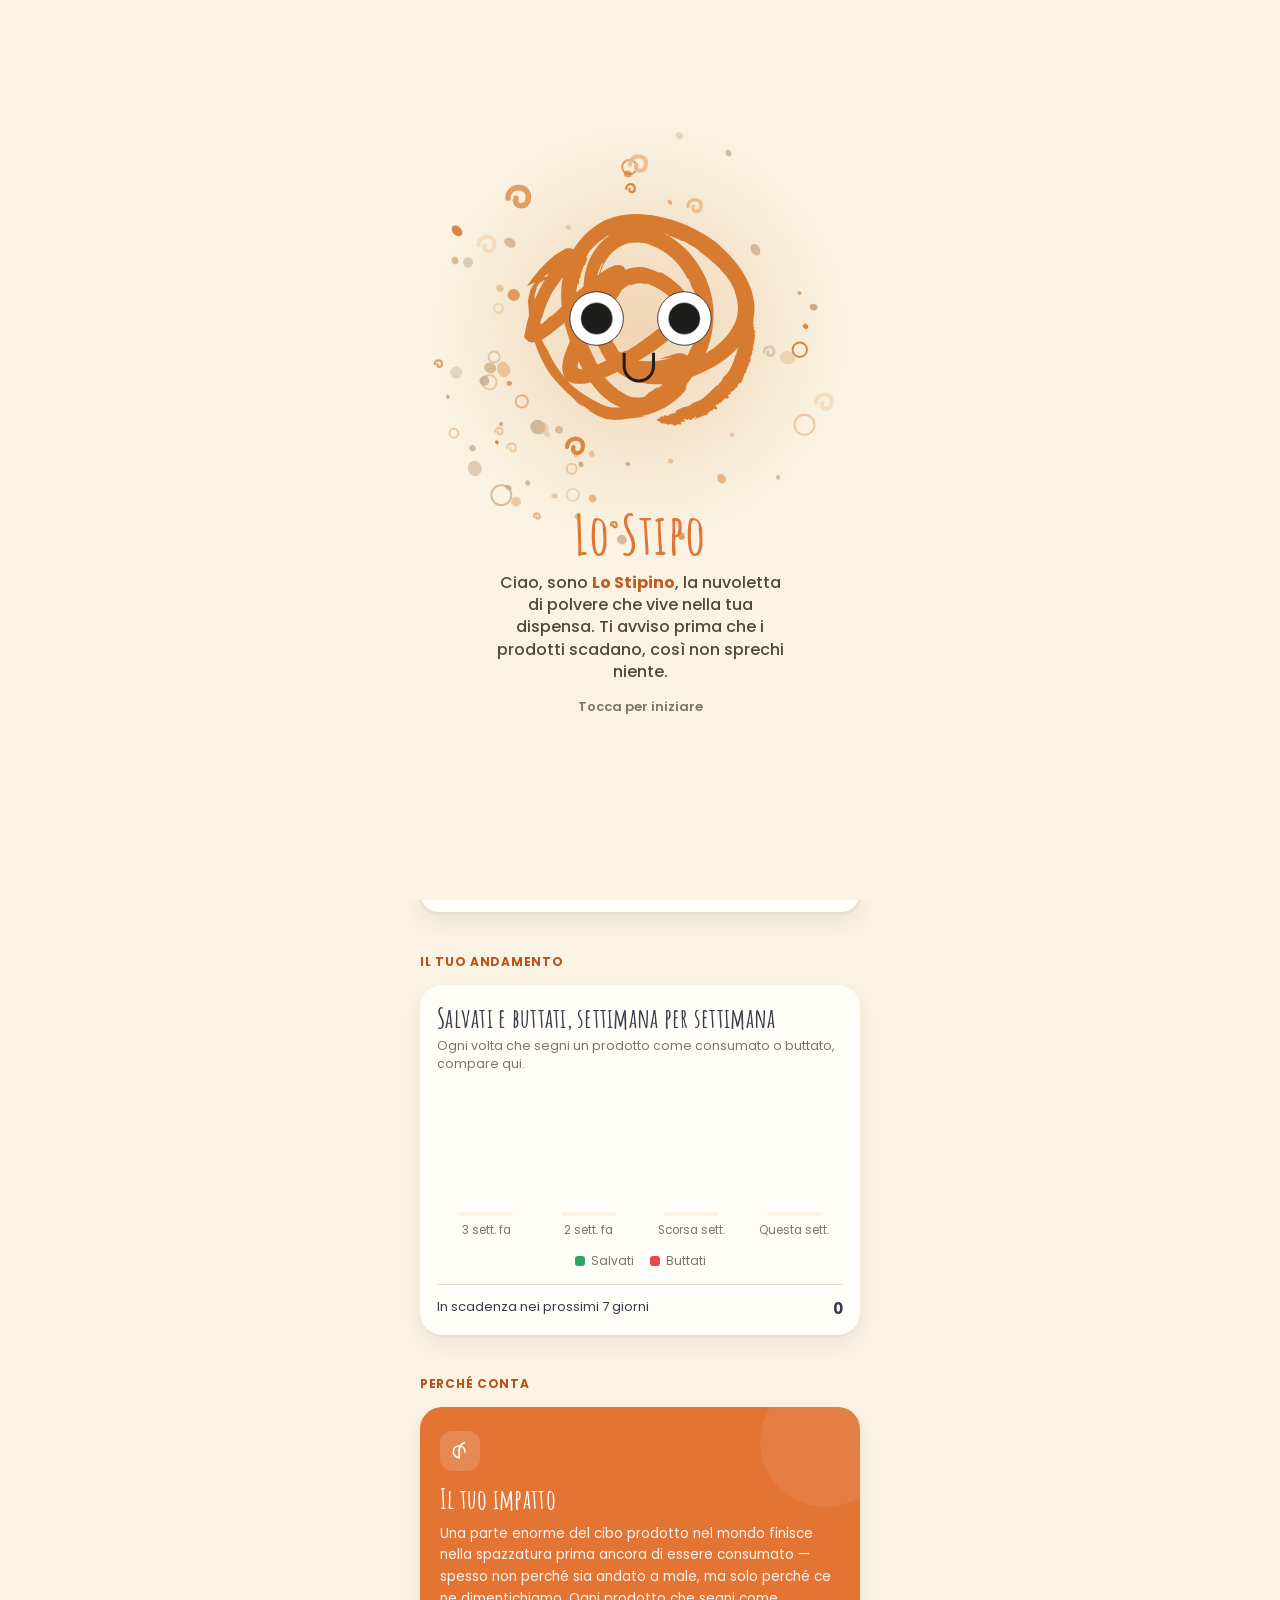
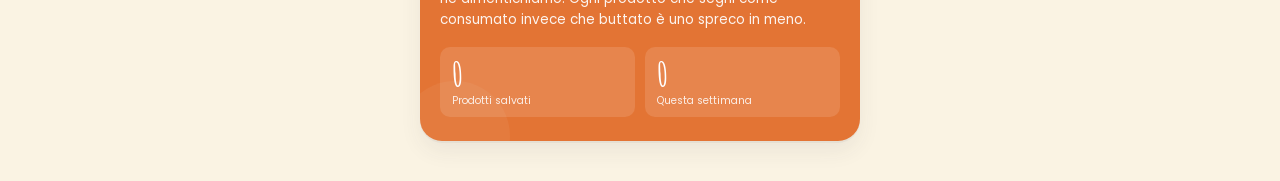
==== commit 92c11c0f: "Grafico salvati/buttati con colori accesi; 'Come funziona' diventa menu a tendina Co-Authored-By: Cl" ====
--- a/index.html
+++ b/index.html
@@ -231,6 +231,11 @@
   .u-when.soon { background: var(--warning-soft); color: var(--warning); }
   .u-when.late { background: var(--danger); color: #fff; font-size: 13px; padding: 6px 12px; }
   .u-when.late small { display: block; font-size: 9.5px; font-weight: 600; letter-spacing: .05em; text-transform: uppercase; opacity: .85; line-height: 1.1; }
+  .urgent-item .u-photo { width: 42px; height: 42px; flex-shrink: 0; object-fit: contain; background: #fff; border: 1px solid var(--border); border-radius: 10px; padding: 2px; box-sizing: border-box; }
+  .u-actions { display: flex; gap: 6px; margin-top: 7px; flex-wrap: wrap; }
+  .u-eat { display: inline-flex; align-items: center; gap: 5px; border: none; background: #2FA566; color: #fff; font: 700 12.5px/1 var(--font-body, 'Poppins', sans-serif); padding: 7px 12px 7px 8px; border-radius: 999px; cursor: pointer; }
+  .u-bin { border: 1.5px solid var(--border); background: transparent; color: var(--text-muted); font: 600 12px/1 var(--font-body, 'Poppins', sans-serif); padding: 6px 11px; border-radius: 999px; cursor: pointer; }
+  .u-eat:active, .u-bin:active { transform: scale(.95); }
   .urgent-item .u-name small { display: block; font-size: 11.5px; font-weight: 500; color: var(--text-muted); margin-top: 1px; }
   .expired-card .urgent-item .u-name small { color: #8A5A58; }
   .u-more { display: block; margin-top: 8px; font-size: 12.5px; font-weight: 700; color: var(--text-muted); text-decoration: none; }
@@ -280,6 +285,14 @@
     margin: 0 0 14px;
   }
 
+  /* --- menu a tendina "Come funziona" --- */
+  .fold summary { list-style: none; display: flex; align-items: center; justify-content: space-between; cursor: pointer; background: var(--surface); border: 1px solid var(--border); border-radius: 18px; padding: 15px 18px; font-size: 13px; font-weight: 700; text-transform: uppercase; letter-spacing: .06em; color: var(--accent-ink, #C25A1E); box-shadow: var(--shadow-card); }
+  .fold summary::-webkit-details-marker { display: none; }
+  .fold-chev { width: 26px; height: 26px; border-radius: 50%; background: var(--accent); position: relative; flex-shrink: 0; transition: transform .25s ease; }
+  .fold-chev::after { content: ''; position: absolute; left: 8px; top: 7px; width: 7px; height: 7px; border-right: 2.6px solid #fff; border-bottom: 2.6px solid #fff; transform: rotate(45deg); }
+  .fold[open] .fold-chev { transform: rotate(180deg); }
+  .fold[open] summary { margin-bottom: 14px; }
+
   /* --- Tutorial steps --- */
   .tutorial-list {
     display: flex;
@@ -434,8 +447,8 @@
   .chart-bars { display: flex; align-items: flex-end; gap: 12px; height: 150px; padding: 0 4px; }
   .chart-col { flex: 1; display: flex; flex-direction: column; align-items: center; justify-content: flex-end; height: 100%; min-width: 0; }
   .chart-stack { width: 100%; max-width: 54px; display: flex; flex-direction: column-reverse; border-radius: 10px 10px 4px 4px; overflow: hidden; background: var(--bg); }
-  .chart-seg-saved { background: var(--accent); }
-  .chart-seg-wasted { background: var(--danger); }
+  .chart-seg-saved { background: #2FA566; }
+  .chart-seg-wasted { background: #E5484D; }
   .chart-total { font-size: 13px; font-weight: 800; margin-bottom: 5px; }
   .chart-label { font-size: 11.5px; color: var(--text-muted); margin-top: 8px; text-align: center; line-height: 1.2; }
   .chart-legend { display: flex; gap: 16px; justify-content: center; margin-top: 14px; font-size: 12px; color: var(--text-muted); }
@@ -512,7 +525,7 @@
 <script src="storage-shim.js?v=7"></script>
 <link rel="preconnect" href="https://fonts.googleapis.com">
 <link href="https://fonts.googleapis.com/css2?family=Amatic+SC:wght@700&family=Poppins:wght@400;500;600;700&display=swap" rel="stylesheet">
-<link rel="stylesheet" href="theme.css?v=9">
+<link rel="stylesheet" href="theme.css?v=11">
 <link rel="icon" type="image/svg+xml" href="assets/logo.svg">
 <link rel="apple-touch-icon" href="assets/icon-180.png">
 <link rel="manifest" href="manifest.webmanifest">
@@ -697,7 +710,8 @@
     </section>
 
     <section>
-      <p class="section-label">Come funziona</p>
+      <details class="fold" id="how-fold">
+      <summary><span>Come funziona</span><span class="fold-chev" aria-hidden="true"></span></summary>
       <div class="tutorial-list">
         <div class="step-card">
           <div class="step-number">1</div>
@@ -721,6 +735,7 @@
           </div>
         </div>
       </div>
+      </details>
     </section>
 
     <section>
@@ -729,7 +744,7 @@
         <h2>Salvati e buttati, settimana per settimana</h2>
         <p class="chart-sub" id="chart-sub">Ogni volta che segni un prodotto come consumato o buttato, compare qui.</p>
         <div class="chart-bars" id="chart-bars"></div>
-        <div class="chart-legend"><span><i style="background:var(--ok)"></i>Salvati</span><span><i style="background:var(--danger)"></i>Buttati</span></div>
+        <div class="chart-legend"><span><i style="background:#2FA566"></i>Salvati</span><span><i style="background:#E5484D"></i>Buttati</span></div>
         <div class="chart-now"><span>In scadenza nei prossimi 7 giorni</span><b id="chart-expiring">0</b></div>
       </div>
     </section>
@@ -877,6 +892,7 @@
       const days = daysUntil(p.expiryDate);
       if (kind === 'expired') {
         return `<div class="urgent-item">
+          ${p.photo ? `<img class="u-photo" src="${escapeHtml(p.photo)}" alt="" onerror="this.remove()">` : ''}
           <div class="u-name">${escapeHtml(p.name)}<small>scadeva il ${dateIt(p.expiryDate)}</small></div>
           <div class="u-right">
             <div class="u-when late"><small>scaduto da</small>${agoLabel(-days)}</div>
@@ -886,7 +902,13 @@
       }
       const w = whenSave(days);
       return `<div class="urgent-item">
-        <div class="u-name">${escapeHtml(p.name)}</div>
+        ${p.photo ? `<img class="u-photo" src="${escapeHtml(p.photo)}" alt="" onerror="this.remove()">` : ''}
+        <div class="u-name">${escapeHtml(p.name)}${p.quantity > 1 ? `<small>${p.quantity} pezzi</small>` : ''}
+          <span class="u-actions">
+            <button type="button" class="u-eat" data-eat="${escapeHtml(p.id)}"><svg viewBox="0 0 24 24" width="15" height="15" fill="none" stroke="#fff" stroke-width="3.2" stroke-linecap="round" stroke-linejoin="round" aria-hidden="true"><polyline points="20 6 9 17 4 12"/></svg> Lo consumo</button>
+            <button type="button" class="u-bin" data-bin="${escapeHtml(p.id)}">Buttato</button>
+          </span>
+        </div>
         <div class="u-when ${w.cls}">${w.text}</div>
       </div>`;
     }).join('');
@@ -939,6 +961,35 @@
       await renderUrgentSection();
     });
   }
+
+  async function saveEvents(list) {
+    try { await window.storage.set('dispensa-eventi', JSON.stringify(list), false); } catch (e) { console.error('Errore salvataggio eventi', e); }
+  }
+  // un pezzo consumato o buttato direttamente dalla Home (stesso log usato dalla lista dello Stipo)
+  async function useOne(id, type) {
+    const [products, events] = await Promise.all([loadProducts(), loadEvents()]);
+    const idx = products.findIndex(p => p.id === id);
+    if (idx < 0) return;
+    const before = { products: JSON.parse(JSON.stringify(products)), events: JSON.parse(JSON.stringify(events)) };
+    const p = products[idx];
+    if (p.quantity > 1) p.quantity -= 1; else products.splice(idx, 1);
+    events.push({ id: Date.now().toString(36) + Math.random().toString(36).slice(2, 5), type, qty: 1, productName: p.name, expiryDate: p.expiryDate || null, date: new Date().toISOString() });
+    await saveProducts(products);
+    await saveEvents(events);
+    await renderUrgentSection();
+    renderChart(); renderStats();
+    showToast(type === 'consumato' ? `${p.name} consumato, bravo!` : `${p.name} buttato: sarà per la prossima`, async () => {
+      await saveProducts(before.products);
+      await saveEvents(before.events);
+      await renderUrgentSection();
+      renderChart(); renderStats();
+    });
+  }
+  document.getElementById('save-list').addEventListener('click', (e) => {
+    const eat = e.target.closest('[data-eat]'), bin = e.target.closest('[data-bin]');
+    if (eat) useOne(eat.dataset.eat, 'consumato');
+    else if (bin) useOne(bin.dataset.bin, 'buttato');
+  });
 
   document.getElementById('expired-list').addEventListener('click', (e) => {
     const b = e.target.closest('[data-arch]');
--- a/theme.css
+++ b/theme.css
@@ -47,13 +47,8 @@
 .eco-stat .num, .stat-num, .stat .num { font-size: var(--fs-num) !important; line-height: 1 !important; font-weight: 700; }
 .sr-only { font-size: 1px !important; }
 
-/* quadretti azzurri (gingham) sotto le intestazioni */
-header::after {
-  content: ''; display: block; height: 10px; margin: 14px -20px -16px;
-  background-color: var(--surface);
-  background-image: linear-gradient(90deg, rgba(168,192,216,.65) 50%, transparent 50%), linear-gradient(rgba(168,192,216,.65) 50%, transparent 50%);
-  background-size: 14px 14px;
-}
+/* intestazioni delle pagine: angoli di sotto arrotondati (niente piu' striscia a quadretti) */
+header { border-radius: 0 0 28px 28px; }
 
 /* schede morbide */
 .method-card, .chart-card, .card, .product-row, .item-row, .urgent-card, .eco-card, .intro, .scan-row, .tutorial-step, .step-card, .form-card {
@@ -67,7 +62,8 @@
 /* stati: verde -> azzurro */
 .status-dot.ok { background: var(--ok) !important; }
 .badge.ok { background: var(--ok-soft) !important; color: var(--ok-ink) !important; }
-.chart-seg-saved { background: var(--ok) !important; }
+.chart-seg-saved { background: #2FA566 !important; }
+.chart-seg-wasted { background: #E5484D !important; }
 
 /* --- Stile "colorato" (ispirato al riferimento Aptivo): fondo crema, tasselli pieni, forme morbide --- */
 :root {
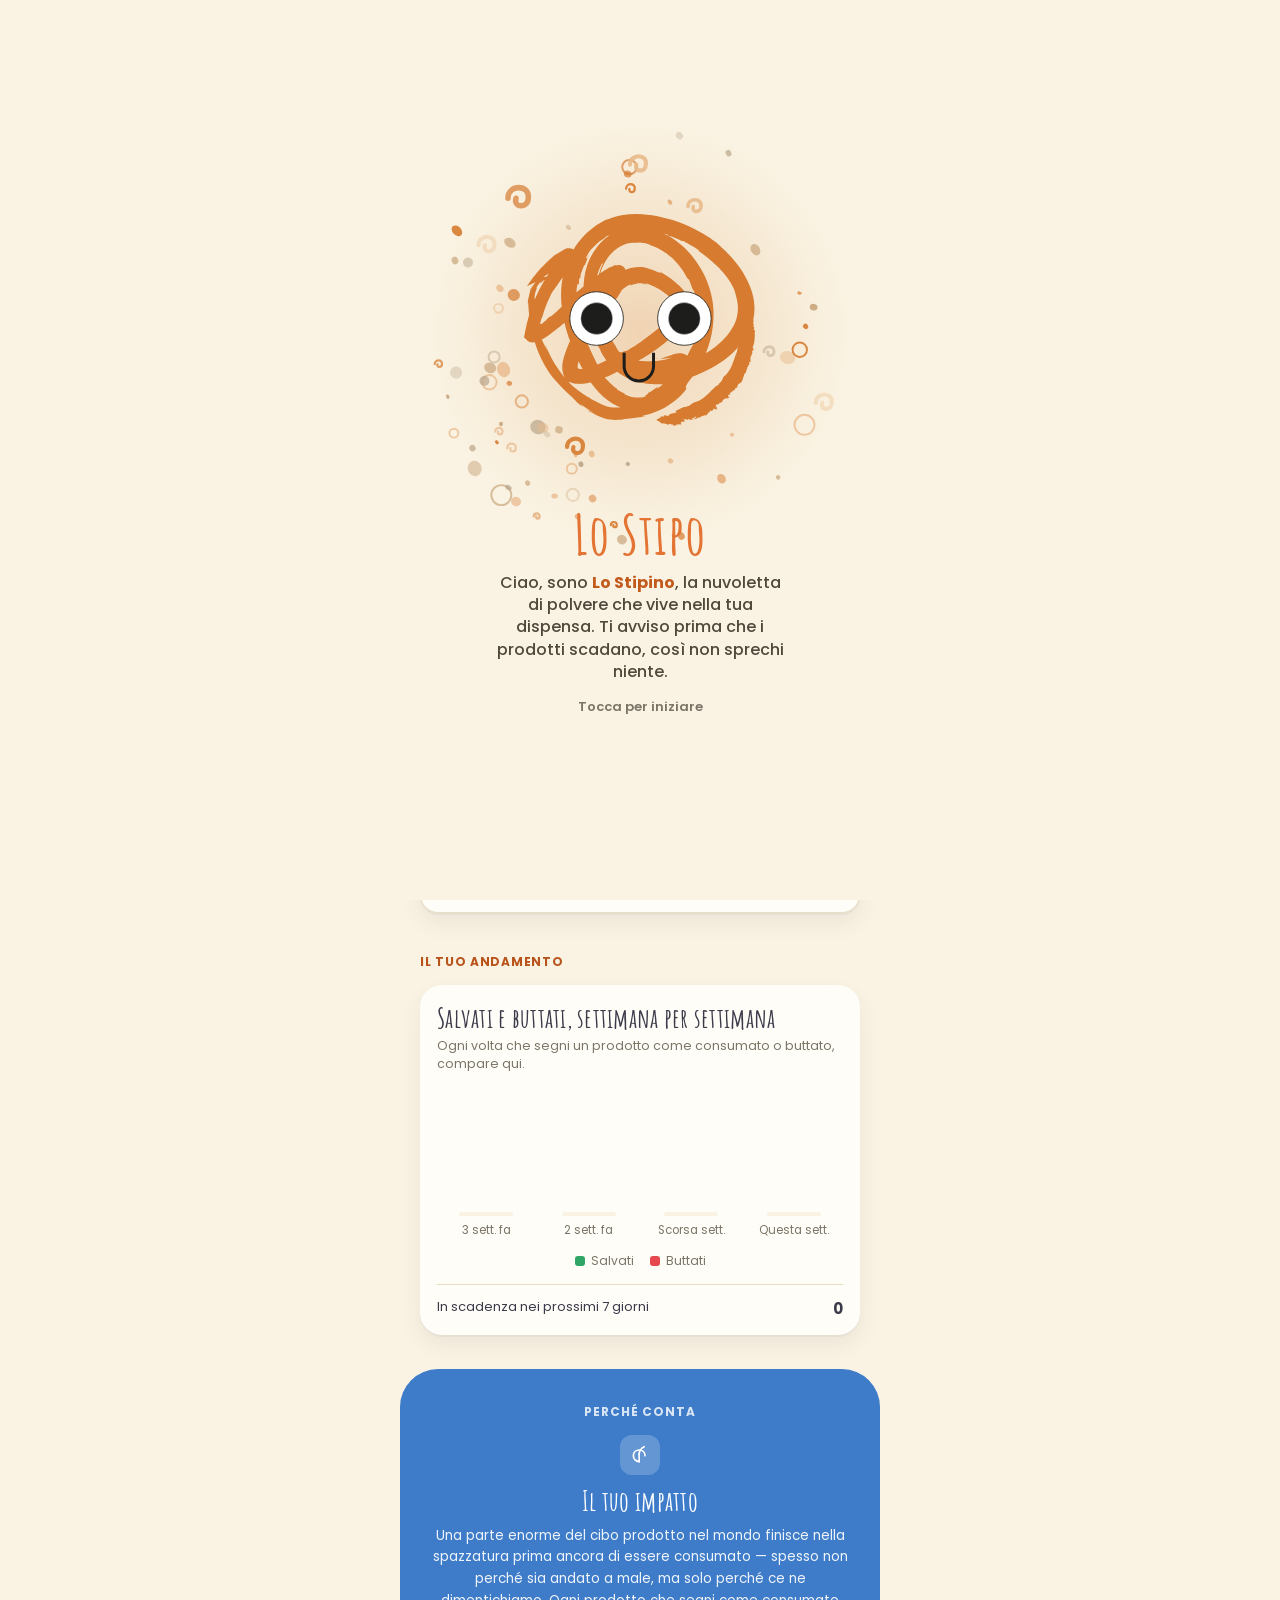
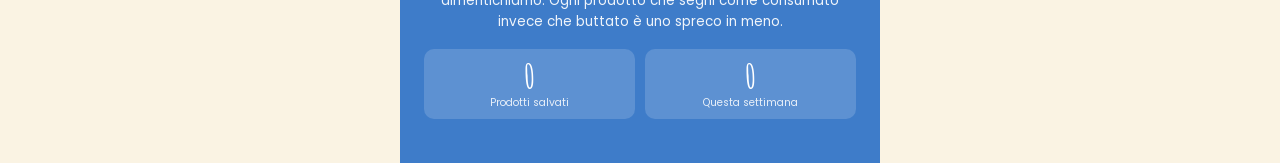
==== commit 556fc90a: "Home: 'Perché conta' diventa il footer blu a tutta larghezza Co-Authored-By: Claude Sonnet 5.5 <nore" ====
--- a/index.html
+++ b/index.html
@@ -338,6 +338,12 @@
   }
 
   /* --- Environmental section --- */
+  .home-footer { background: #3E7CC9; border-radius: 38px 38px 0 0; margin-top: -6px; padding: 34px 24px 44px; color: #fff; }
+  .footer-label { margin: 0 0 14px; font-size: 12px; font-weight: 700; text-transform: uppercase; letter-spacing: .08em; color: rgba(255,255,255,.8); text-align: center; }
+  .home-footer .eco-card { background: transparent !important; box-shadow: none !important; padding: 0; border-radius: 0; text-align: center; }
+  .home-footer .eco-card::before, .home-footer .eco-card::after { display: none; }
+  .home-footer .eco-icon { margin: 0 auto 12px; background: rgba(255,255,255,.2); }
+  .home-footer .eco-stat { background: rgba(255,255,255,.16); }
   .eco-card {
     background: var(--accent);
     border-radius: var(--radius);
@@ -749,8 +755,10 @@
       </div>
     </section>
 
-    <section>
-      <p class="section-label">Perché conta</p>
+
+  </main>
+  <footer class="home-footer">
+    <p class="footer-label">Perché conta</p>
       <div class="eco-card">
         <div class="eco-icon">
           <svg viewBox="0 0 24 24" fill="none" stroke-width="2" stroke-linecap="round" stroke-linejoin="round">
@@ -773,9 +781,7 @@
         </div>
         <p class="impact-percent" id="impact-percent" style="display:none;"></p>
       </div>
-    </section>
-
-  </main>
+  </footer>
 </div>
 
 <script>
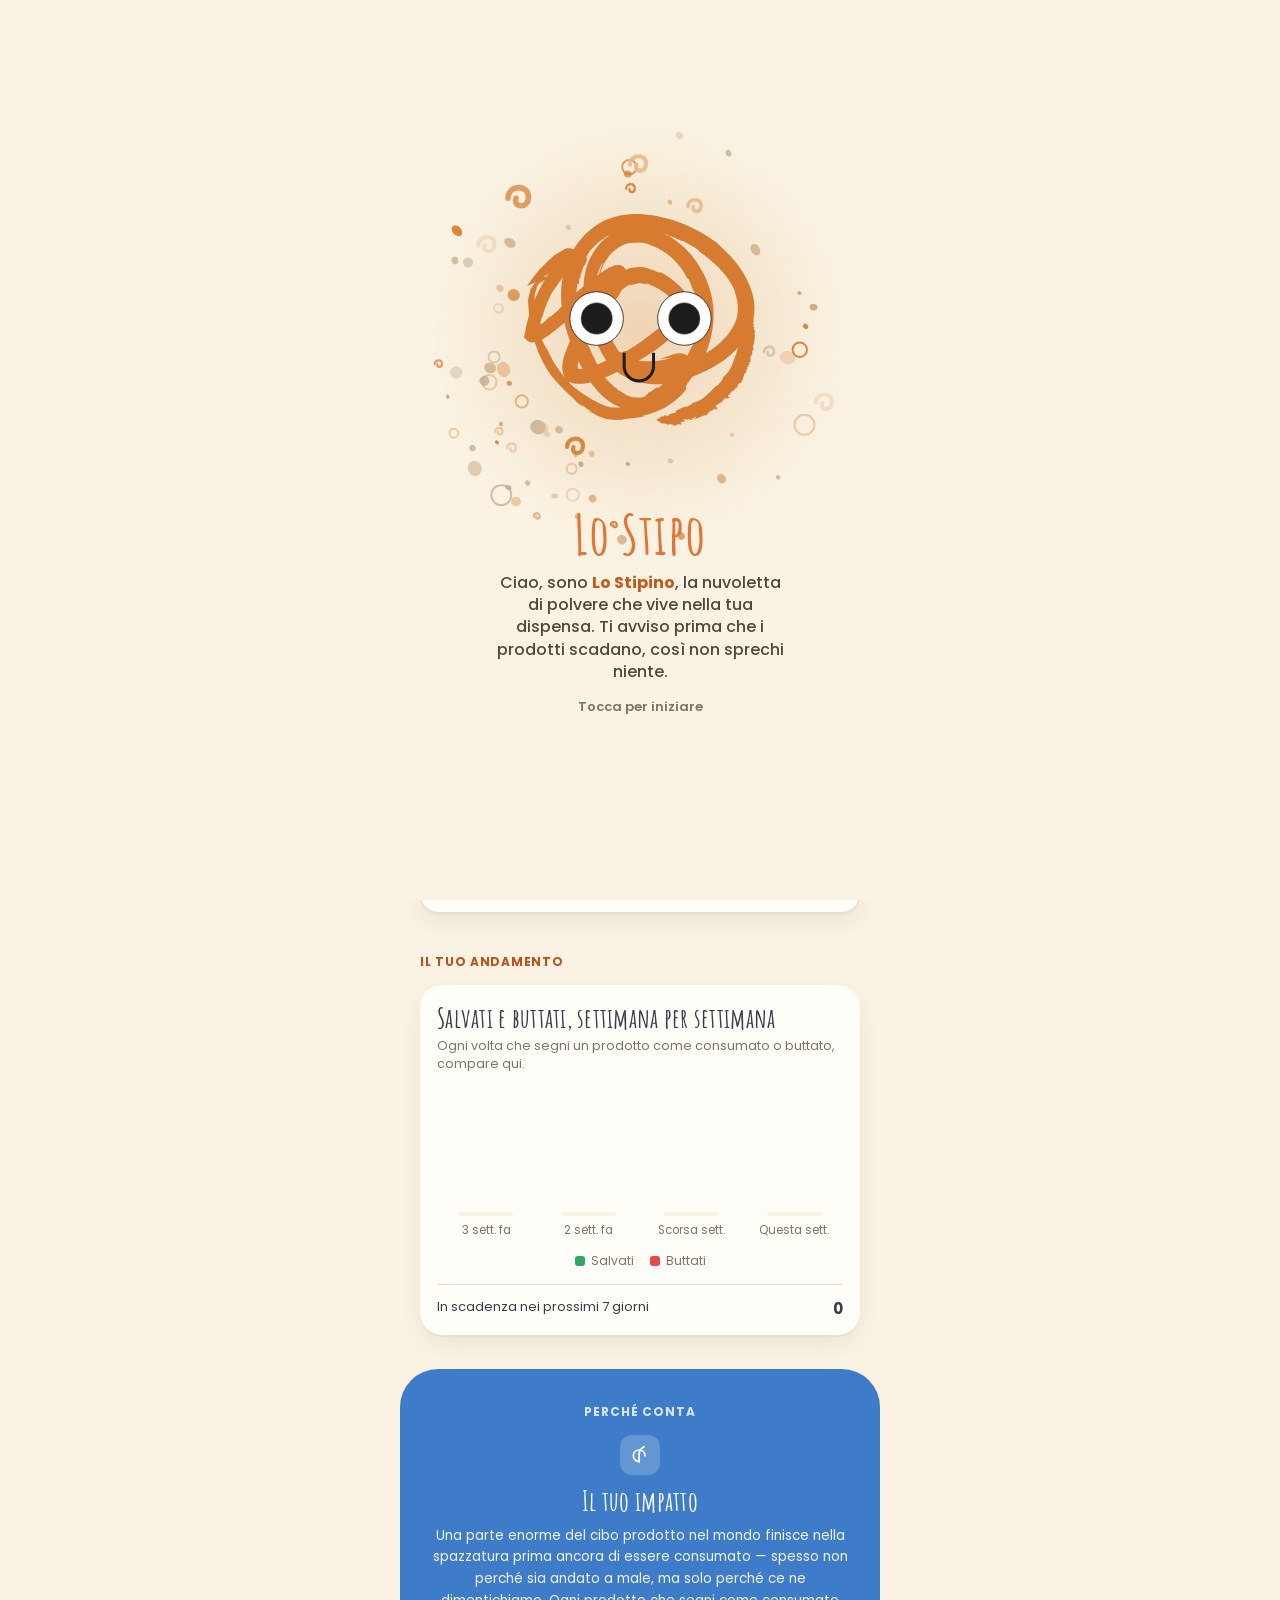
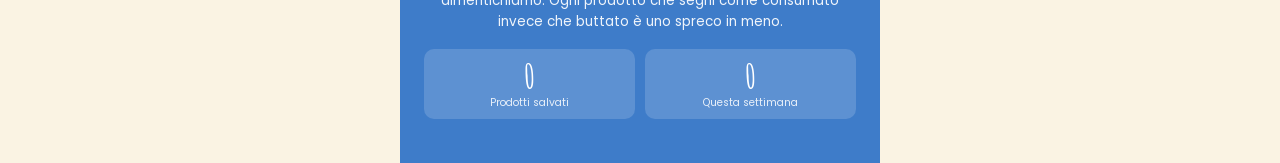
==== commit ca3daf78: "Home: testata piu' chiara con barattoli appoggiati sul bordo (mensola), via stelle/orbite e alone da" ====
--- a/index.html
+++ b/index.html
@@ -78,16 +78,15 @@
 
   .hero-logo { height: 124px; width: auto; display: block; }
   .hero { padding: 0; gap: 0; margin: 0 -20px; }
-  .hero-top { position: relative; width: 100%; box-sizing: border-box; background: #3E7CC9; overflow: hidden;
+  .hero-top { position: relative; width: 100%; box-sizing: border-box; background: linear-gradient(180deg, #5FA0EA 0%, #3E7CC9 100%); overflow: hidden;
     border-radius: 0 0 38px 38px; padding: 42px 20px 96px; min-height: 0; display: flex; flex-direction: column; align-items: center; gap: 12px; }
-  .hero-top::before { content: ''; position: absolute; inset: -60px 0 -20px; background: url("data:image/svg+xml,%3Csvg xmlns='http://www.w3.org/2000/svg' viewBox='0 0 400 260'%3E%3Cpath d='M-10 150 C60 90 110 190 170 120 S300 60 410 130' fill='none' stroke='%23fff' stroke-opacity='.22' stroke-width='2'/%3E%3Cpath d='M20 40 C90 -10 140 70 200 20' fill='none' stroke='%23fff' stroke-opacity='.18' stroke-width='2'/%3E%3Ccircle cx='60' cy='70' r='6' fill='%23E37434'/%3E%3Ccircle cx='340' cy='60' r='9' fill='%23FAF3E3' fill-opacity='.85'/%3E%3Ccircle cx='310' cy='170' r='5' fill='%23F3C16B'/%3E%3Ccircle cx='38' cy='190' r='4' fill='%23FAF3E3' fill-opacity='.7'/%3E%3Ccircle cx='250' cy='30' r='4' fill='%23E37434'/%3E%3Ccircle cx='120' cy='30' r='3' fill='%23FAF3E3' fill-opacity='.7'/%3E%3C/svg%3E") center / cover no-repeat; transform: translate3d(0, var(--py, 0px), 0); will-change: transform; pointer-events: none; }
+  .hero-top::before { content: ''; position: absolute; right: 18px; bottom: 68px; width: 124px; height: 105px; background: url("data:image/svg+xml,%3Csvg xmlns='http://www.w3.org/2000/svg' viewBox='0 0 130 110'%3E%3Crect x='10' y='4' width='12' height='16' rx='3' fill='%23F3C16B'/%3E%3Crect x='3' y='18' width='26' height='92' rx='9' fill='%23FAF3E3'/%3E%3Crect x='3' y='54' width='26' height='24' fill='%23E37434'/%3E%3Crect x='38' y='36' width='50' height='10' rx='4' fill='%23F3C16B'/%3E%3Crect x='40' y='44' width='46' height='66' rx='10' fill='%23FAF3E3'/%3E%3Ccircle cx='63' cy='78' r='13' fill='%23E37434'/%3E%3Crect x='96' y='56' width='32' height='54' rx='6' fill='%23FAF3E3'/%3E%3Crect x='96' y='72' width='32' height='18' fill='%232FA566'/%3E%3Crect x='96' y='52' width='32' height='7' rx='3' fill='%23F3C16B'/%3E%3C/svg%3E") center bottom / contain no-repeat; transform: translate3d(0, var(--py, 0px), 0); will-change: transform; pointer-events: none; }
   .hero-fg { position: relative; display: flex; flex-direction: column; align-items: center; gap: 12px; will-change: transform, opacity; }
   .hero .hero-top p { color: rgba(255,255,255,.95); font-weight: 500; }
   .tiles-box { position: relative; box-sizing: border-box; width: calc(100% - 32px); margin: -68px auto 0; background: #F3E6CB; border-radius: 28px; padding: 18px 16px 18px; box-shadow: 0 10px 28px rgba(60, 40, 10, .14); }
   .tiles-box .tiles { margin-top: 0; }
   .box-title { margin: 0 0 14px; text-align: center; font-size: 14px; font-weight: 600; color: #6B5A3E; }
   .hero-stipino { position: absolute; left: 0; top: 96px; width: 150px; z-index: 1; pointer-events: none; will-change: transform; }
-  .hero-stipino .dusty { display: block; }
   .hero-stipino img { width: 100%; display: block; transform: rotate(-8deg); }
   .tiles-box { z-index: 2; }
   .sr-only { position: absolute; width: 1px; height: 1px; overflow: hidden; clip: rect(0 0 0 0); white-space: nowrap; }
@@ -531,7 +530,7 @@
 <script src="storage-shim.js?v=7"></script>
 <link rel="preconnect" href="https://fonts.googleapis.com">
 <link href="https://fonts.googleapis.com/css2?family=Amatic+SC:wght@700&family=Poppins:wght@400;500;600;700&display=swap" rel="stylesheet">
-<link rel="stylesheet" href="theme.css?v=11">
+<link rel="stylesheet" href="theme.css?v=12">
 <link rel="icon" type="image/svg+xml" href="assets/logo.svg">
 <link rel="apple-touch-icon" href="assets/icon-180.png">
 <link rel="manifest" href="manifest.webmanifest">
@@ -644,7 +643,7 @@
           <h1 class="sr-only">Lo Stipo</h1>
         </div>
       </div>
-      <div class="hero-stipino" id="hero-stipino" aria-hidden="true"><span class="dusty"><img src="assets/stipino-contento.svg" alt=""></span></div>
+      <div class="hero-stipino" id="hero-stipino" aria-hidden="true"><img src="assets/stipino-contento.svg" alt=""></div>
 
       <div class="tiles-box"><p class="box-title">Vediamo cosa abbiamo da salvare oggi</p><div class="tiles">
         <a href="lista-dispensa.html" class="tile tile-blue">
--- a/theme.css
+++ b/theme.css
@@ -128,15 +128,8 @@
 .method-card.tile .method-icon { background: rgba(255, 255, 255, .24); border-radius: 16px; }
 .method-card.tile .method-detail { background: rgba(255, 255, 255, .2); color: #fff; }
 .badge-reco { font-family: var(--font-body); font-size: 11px; font-weight: 700; background: #fff; color: var(--accent-ink); padding: 3px 9px; border-radius: 999px; vertical-align: middle; letter-spacing: 0; }
-main:has(> .method-card.tile) { gap: 30px !important; padding-top: 30px !important; }
-
-.method-card.tile::before,
-body.pg-scontrino .capture-card::before,
-body.pg-cassa .intro::before {
-  content: ''; position: absolute; left: 50%; top: -17px; width: 80px; height: 32px; transform: translateX(-50%);
-  background: url('assets/occhi-centro.svg') center / contain no-repeat;
-  pointer-events: none;
-}
+main:has(> .method-card.tile) { gap: 18px !important; padding-top: 24px !important; }
+
 body.pg-scontrino .capture-card, body.pg-cassa .intro { position: relative; overflow: visible !important; }
 body.pg-scontrino main, body.pg-cassa main { padding-top: 32px; }
 
@@ -207,3 +200,15 @@
 }
 @keyframes dust-drift { from { transform: scale(.97) rotate(-2deg); opacity: .85; } to { transform: scale(1.04) rotate(3deg); opacity: 1; } }
 @media (prefers-reduced-motion: reduce) { .dusty::before { animation: none; } }
+
+/* Aggiungi: riquadri piu' generosi e consiglio dello Stipino in fondo */
+.method-card.tile { min-height: 190px; align-items: center; }
+.method-card.tile .method-icon { width: 76px; height: 76px; }
+.method-card.tile .method-icon img { width: 52px; height: 52px; }
+main:has(> .method-card.tile) { min-height: calc(100vh - 190px); }
+.tip-say { margin-top: auto; display: flex; align-items: center; gap: 14px; padding: 6px 4px 8px; }
+.tip-say .dusty { width: 104px; height: 104px; flex-shrink: 0; margin-left: -6px; }
+.tip-say .dusty img { width: 100%; height: 100%; display: block; }
+.tip-say .dusty::before { inset: -12%; }
+.tip-say .bubble { position: relative; flex: 1; background: var(--hdr-soft); color: var(--accent-ink, #C25A1E); font-size: 13.5px; font-weight: 600; line-height: 1.4; padding: 12px 14px; border-radius: 18px; }
+.tip-say .bubble::before { content: ''; position: absolute; left: -7px; top: 50%; width: 14px; height: 14px; margin-top: -7px; background: inherit; transform: rotate(45deg); border-radius: 3px; }
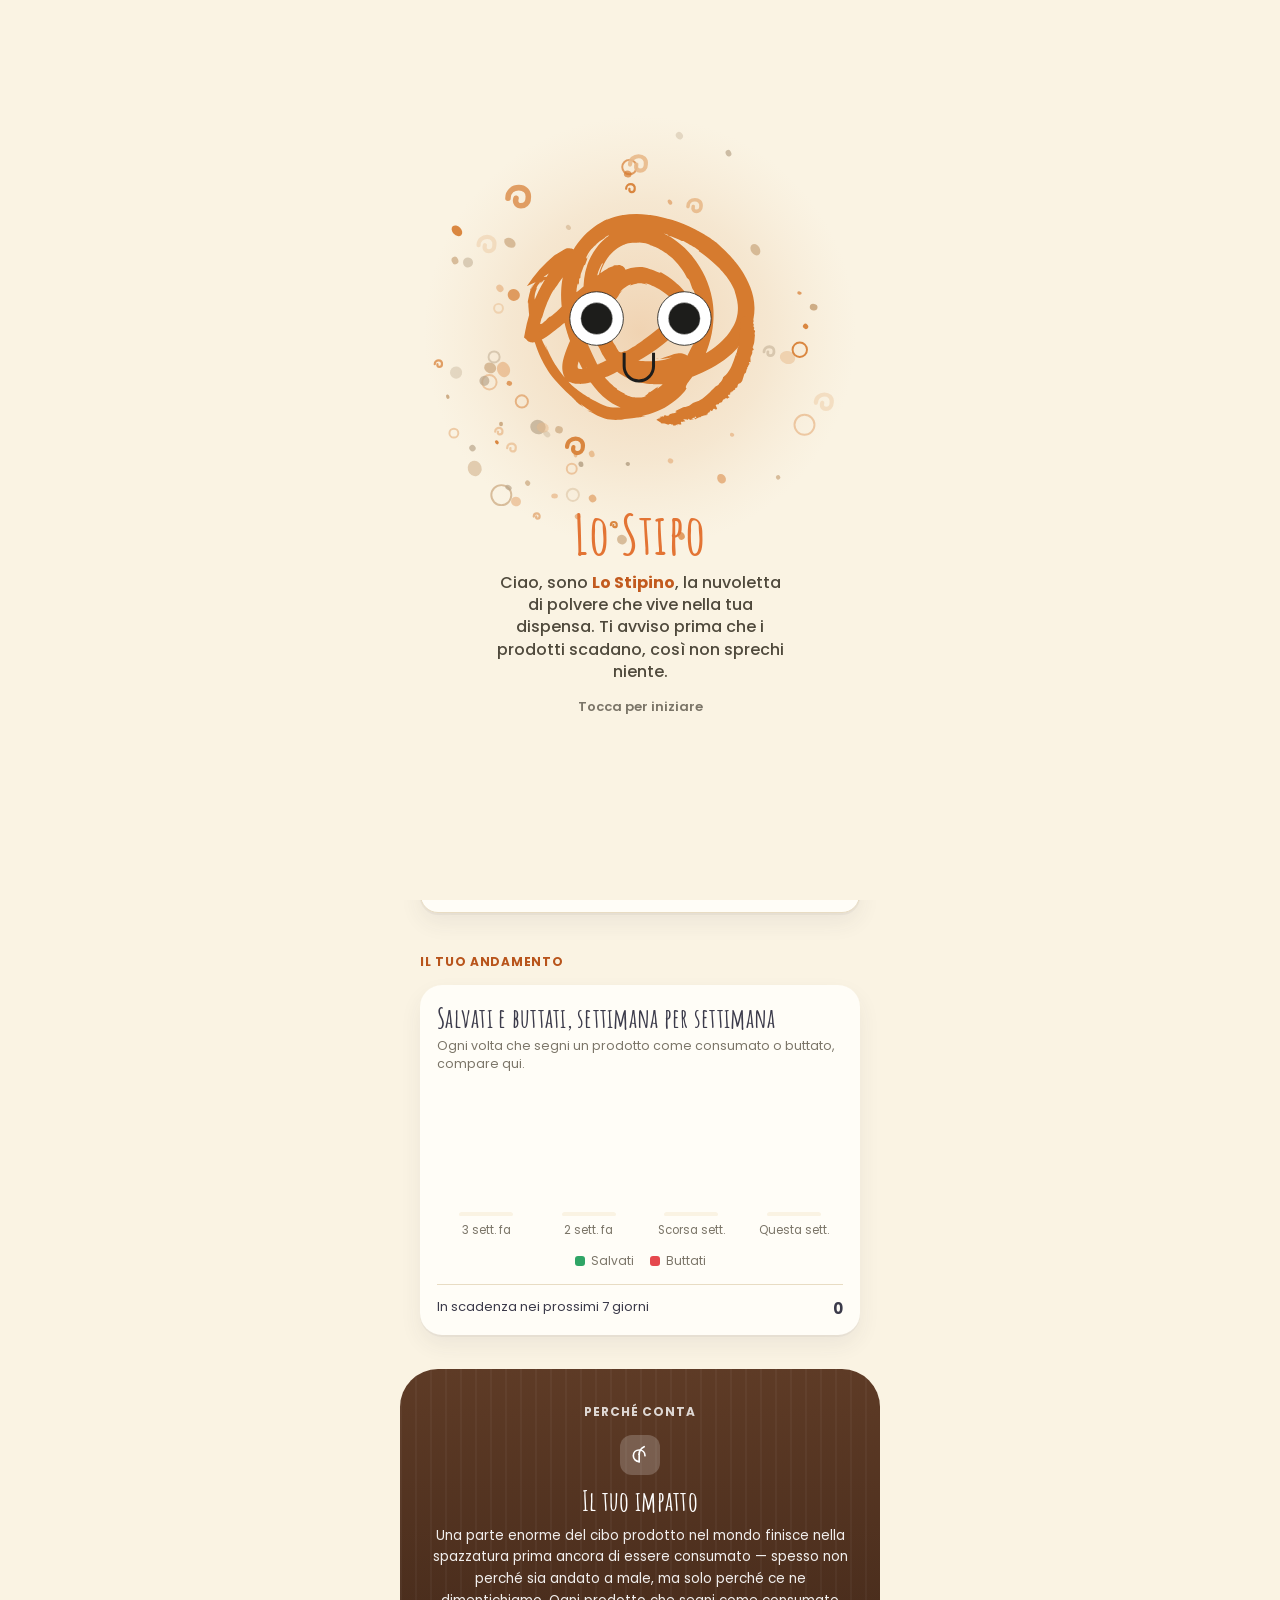
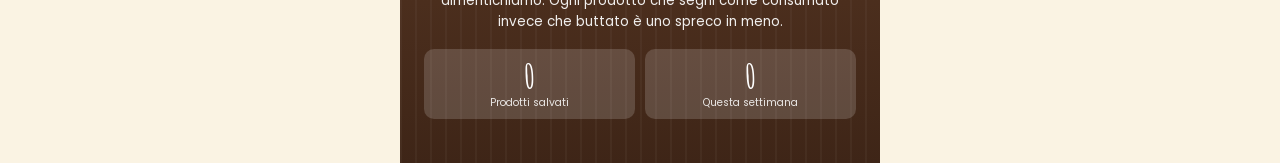
==== commit 47d30ff0: "Home: testata e footer in legno marrone scuro, con mensola e barattoli (dispensa vista da dentro) Co" ====
--- a/index.html
+++ b/index.html
@@ -78,9 +78,10 @@
 
   .hero-logo { height: 124px; width: auto; display: block; }
   .hero { padding: 0; gap: 0; margin: 0 -20px; }
-  .hero-top { position: relative; width: 100%; box-sizing: border-box; background: linear-gradient(180deg, #5FA0EA 0%, #3E7CC9 100%); overflow: hidden;
+  .hero-top { position: relative; width: 100%; box-sizing: border-box; background: repeating-linear-gradient(90deg, rgba(255,255,255,.035) 0 2px, transparent 2px 15px), linear-gradient(180deg, #5E3B26 0%, #3E2517 100%); overflow: hidden;
     border-radius: 0 0 38px 38px; padding: 42px 20px 96px; min-height: 0; display: flex; flex-direction: column; align-items: center; gap: 12px; }
-  .hero-top::before { content: ''; position: absolute; right: 18px; bottom: 68px; width: 124px; height: 105px; background: url("data:image/svg+xml,%3Csvg xmlns='http://www.w3.org/2000/svg' viewBox='0 0 130 110'%3E%3Crect x='10' y='4' width='12' height='16' rx='3' fill='%23F3C16B'/%3E%3Crect x='3' y='18' width='26' height='92' rx='9' fill='%23FAF3E3'/%3E%3Crect x='3' y='54' width='26' height='24' fill='%23E37434'/%3E%3Crect x='38' y='36' width='50' height='10' rx='4' fill='%23F3C16B'/%3E%3Crect x='40' y='44' width='46' height='66' rx='10' fill='%23FAF3E3'/%3E%3Ccircle cx='63' cy='78' r='13' fill='%23E37434'/%3E%3Crect x='96' y='56' width='32' height='54' rx='6' fill='%23FAF3E3'/%3E%3Crect x='96' y='72' width='32' height='18' fill='%232FA566'/%3E%3Crect x='96' y='52' width='32' height='7' rx='3' fill='%23F3C16B'/%3E%3C/svg%3E") center bottom / contain no-repeat; transform: translate3d(0, var(--py, 0px), 0); will-change: transform; pointer-events: none; }
+  .hero-top::before { content: ''; position: absolute; right: 18px; bottom: 84px; width: 124px; height: 105px; background: url("data:image/svg+xml,%3Csvg xmlns='http://www.w3.org/2000/svg' viewBox='0 0 130 110'%3E%3Crect x='10' y='4' width='12' height='16' rx='3' fill='%23F3C16B'/%3E%3Crect x='3' y='18' width='26' height='92' rx='9' fill='%23FAF3E3'/%3E%3Crect x='3' y='54' width='26' height='24' fill='%23E37434'/%3E%3Crect x='38' y='36' width='50' height='10' rx='4' fill='%23F3C16B'/%3E%3Crect x='40' y='44' width='46' height='66' rx='10' fill='%23FAF3E3'/%3E%3Ccircle cx='63' cy='78' r='13' fill='%23E37434'/%3E%3Crect x='96' y='56' width='32' height='54' rx='6' fill='%23FAF3E3'/%3E%3Crect x='96' y='72' width='32' height='18' fill='%232FA566'/%3E%3Crect x='96' y='52' width='32' height='7' rx='3' fill='%23F3C16B'/%3E%3C/svg%3E") center bottom / contain no-repeat; transform: translate3d(0, var(--py, 0px), 0); will-change: transform; pointer-events: none; }
+  .hero-top::after { content: ''; position: absolute; left: 0; right: 0; bottom: 68px; height: 16px; background: linear-gradient(180deg, #A9744A 0 3px, #8A5A36 3px 100%); box-shadow: 0 -2px 6px rgba(0,0,0,.25); pointer-events: none; }
   .hero-fg { position: relative; display: flex; flex-direction: column; align-items: center; gap: 12px; will-change: transform, opacity; }
   .hero .hero-top p { color: rgba(255,255,255,.95); font-weight: 500; }
   .tiles-box { position: relative; box-sizing: border-box; width: calc(100% - 32px); margin: -68px auto 0; background: #F3E6CB; border-radius: 28px; padding: 18px 16px 18px; box-shadow: 0 10px 28px rgba(60, 40, 10, .14); }
@@ -337,7 +338,7 @@
   }
 
   /* --- Environmental section --- */
-  .home-footer { background: #3E7CC9; border-radius: 38px 38px 0 0; margin-top: -6px; padding: 34px 24px 44px; color: #fff; }
+  .home-footer { background: repeating-linear-gradient(90deg, rgba(255,255,255,.035) 0 2px, transparent 2px 15px), linear-gradient(180deg, #5E3B26 0%, #3E2517 100%); border-radius: 38px 38px 0 0; margin-top: -6px; padding: 34px 24px 44px; color: #fff; }
   .footer-label { margin: 0 0 14px; font-size: 12px; font-weight: 700; text-transform: uppercase; letter-spacing: .08em; color: rgba(255,255,255,.8); text-align: center; }
   .home-footer .eco-card { background: transparent !important; box-shadow: none !important; padding: 0; border-radius: 0; text-align: center; }
   .home-footer .eco-card::before, .home-footer .eco-card::after { display: none; }
